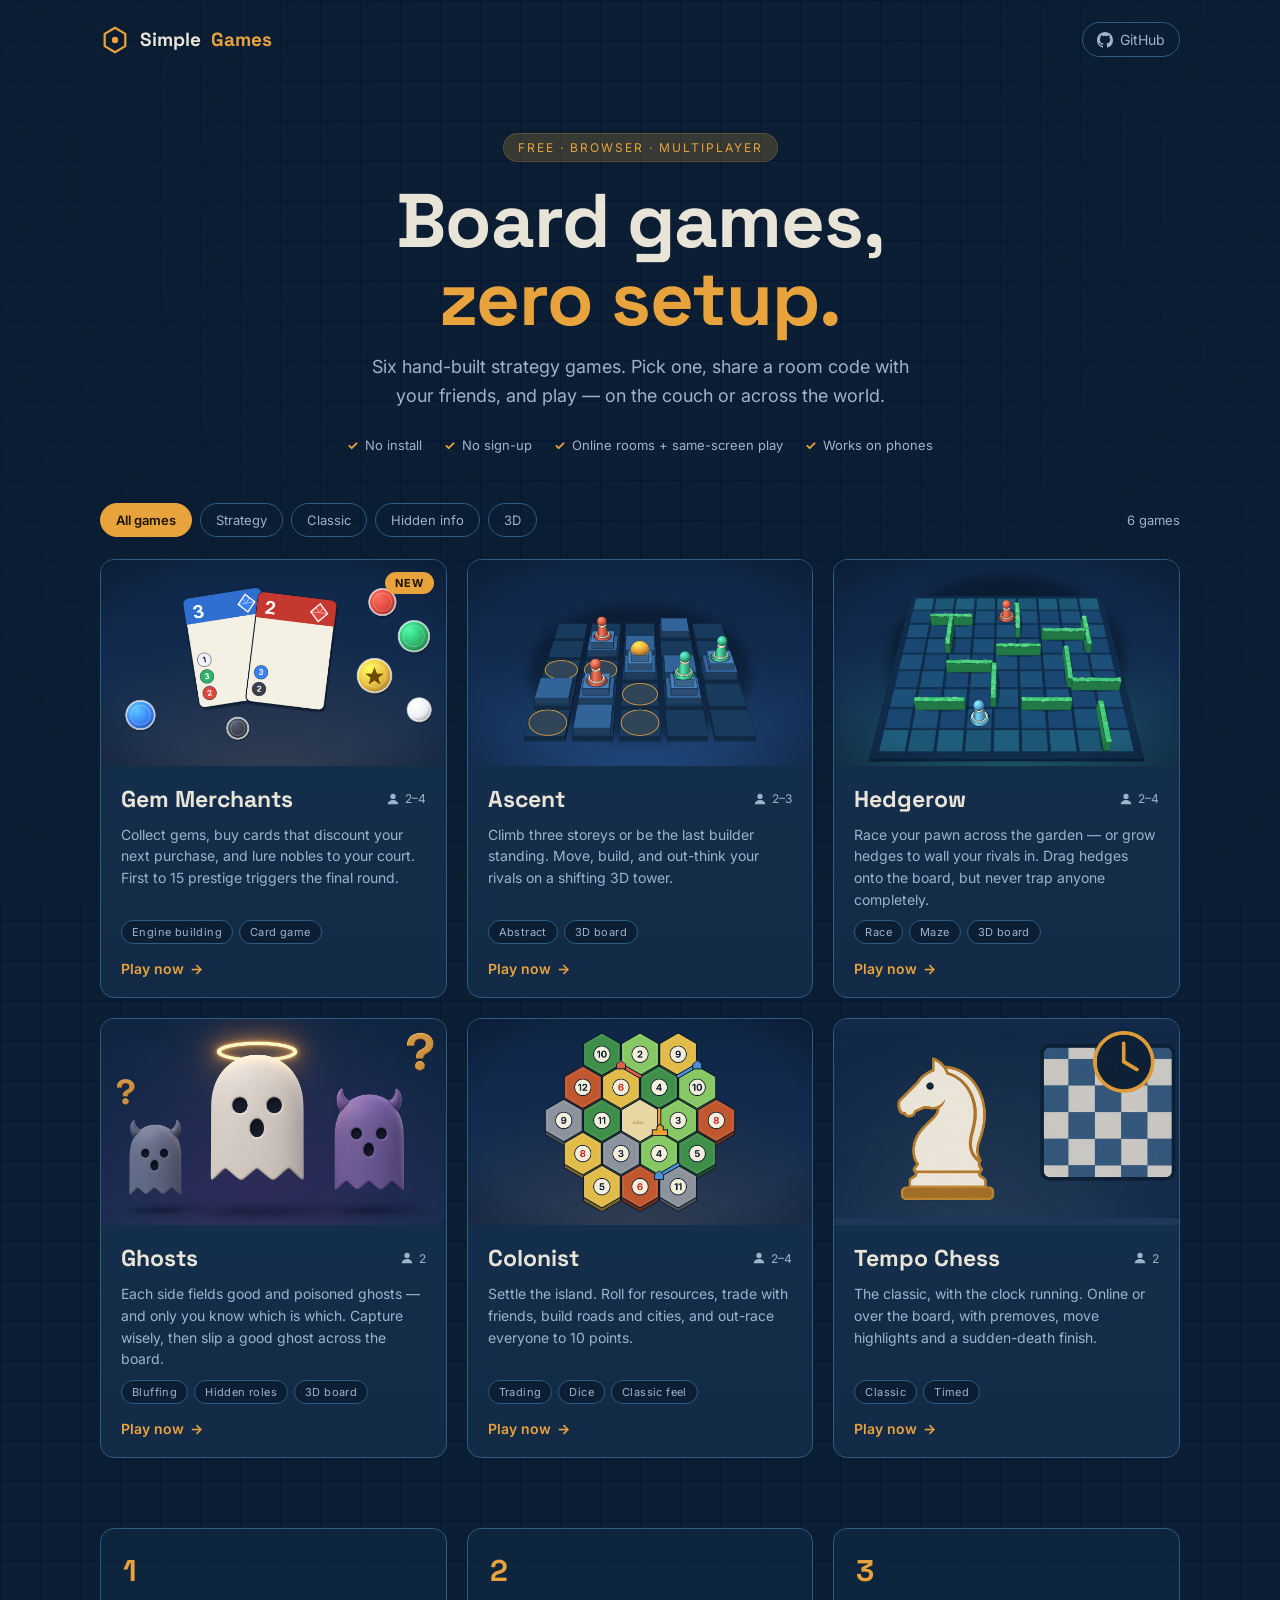
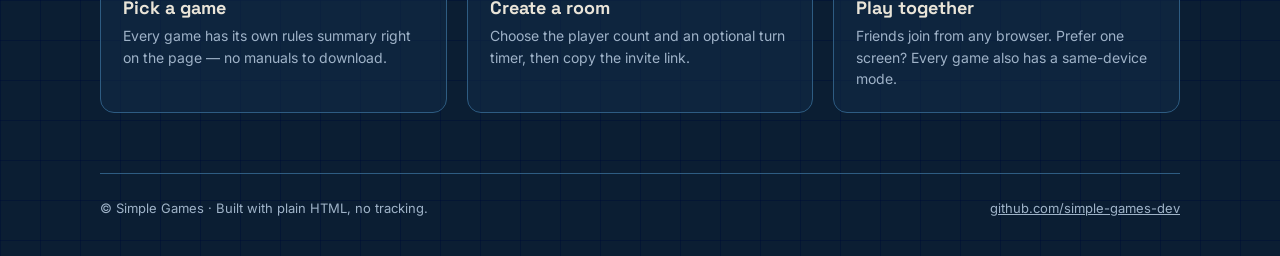
==== index.html @ b8a5d193 "Added all games" ====
<!DOCTYPE html>
<html lang="en">
<head>
<meta charset="UTF-8">
<meta name="viewport" content="width=device-width, initial-scale=1, viewport-fit=cover">
<title>Simple Games — play with friends in your browser</title>
<meta name="description" content="A small arcade of free browser board games. No installs, no sign-ups — share a room code and play.">
<link rel="icon" href="data:image/svg+xml,%3Csvg xmlns='http://www.w3.org/2000/svg' viewBox='0 0 32 32'%3E%3Crect width='32' height='32' rx='7' fill='%230B1E33'/%3E%3Cpath d='M16 6l8 5v10l-8 5-8-5V11z' fill='none' stroke='%23E8A33D' stroke-width='2.4' stroke-linejoin='round'/%3E%3Ccircle cx='16' cy='16' r='3' fill='%23E8A33D'/%3E%3C/svg%3E">
<link rel="preconnect" href="https://fonts.googleapis.com">
<link rel="preconnect" href="https://fonts.gstatic.com" crossorigin>
<link href="https://fonts.googleapis.com/css2?family=Space+Grotesk:wght@400;500;600;700&family=Inter:wght@400;500;600&display=swap" rel="stylesheet">
<style>
  :root{
    --bg-navy:#0B1E33; --bg-panel:#122A46; --grid-line:#2E5C82; --paper:#E9E4D8; --paper-dim:#9FB3C8;
    --accent:#E8A33D; --accent-soft:#E8A33D33; --radius:14px;
  }
  *{box-sizing:border-box;}
  html{scroll-behavior:smooth;}
  body{
    margin:0; min-height:100vh; color:var(--paper); font-family:'Inter',system-ui,sans-serif;
    background:
      linear-gradient(var(--grid-line) 1px, transparent 1px) 0 0/40px 40px,
      linear-gradient(90deg, var(--grid-line) 1px, transparent 1px) 0 0/40px 40px,
      var(--bg-navy);
    background-blend-mode:overlay, overlay, normal;
    padding-bottom:env(safe-area-inset-bottom,0);
  }
  body::before{ /* soft vignette so the grid fades toward the edges */
    content:''; position:fixed; inset:0; pointer-events:none;
    background:radial-gradient(ellipse at 50% 20%, transparent 30%, var(--bg-navy) 95%);
  }
  .wrap{position:relative; max-width:1120px; margin:0 auto; padding:0 20px;}
  nav{display:flex; align-items:center; justify-content:space-between; padding:22px 0;}
  .brand{display:flex; align-items:center; gap:10px; font-family:'Space Grotesk',sans-serif; font-weight:700; font-size:19px; text-decoration:none; color:var(--paper);}
  .brand svg{width:30px; height:30px;}
  .brand span{color:var(--accent);}
  .gh{color:var(--paper-dim); text-decoration:none; font-size:14px; display:flex; align-items:center; gap:7px; padding:8px 14px; border:1px solid var(--grid-line); border-radius:99px; transition:.15s;}
  .gh:hover{color:var(--paper); border-color:var(--accent);}
  .gh svg{width:16px; height:16px; fill:currentColor;}

  .hero{text-align:center; padding:54px 0 40px;}
  .hero .eyebrow{display:inline-block; font-size:12px; letter-spacing:2px; text-transform:uppercase; color:var(--accent); border:1px solid var(--accent-soft); background:var(--accent-soft); padding:6px 14px; border-radius:99px;}
  h1{font-family:'Space Grotesk',sans-serif; font-weight:700; font-size:clamp(40px,8vw,76px); line-height:1.02; margin:20px 0 16px; letter-spacing:-1px;}
  h1 em{font-style:normal; color:var(--accent);}
  .hero p{max-width:560px; margin:0 auto; color:var(--paper-dim); font-size:clamp(15px,2.2vw,18px); line-height:1.6;}
  .perks{display:flex; gap:10px 22px; justify-content:center; flex-wrap:wrap; margin-top:26px; font-size:13px; color:var(--paper-dim);}
  .perks span::before{content:'✓'; color:var(--accent); margin-right:7px; font-weight:700;}

  .toolbar{display:flex; gap:10px; flex-wrap:wrap; align-items:center; justify-content:space-between; margin:10px 0 22px;}
  .chips{display:flex; gap:8px; flex-wrap:wrap;}
  .chip{font:inherit; font-size:13px; color:var(--paper-dim); background:transparent; border:1px solid var(--grid-line); padding:8px 15px; border-radius:99px; cursor:pointer; transition:.15s;}
  .chip:hover{color:var(--paper);}
  .chip.on{background:var(--accent); border-color:var(--accent); color:#1b1200; font-weight:600;}
  .count{font-size:13px; color:var(--paper-dim);}

  .grid{display:grid; grid-template-columns:repeat(auto-fill,minmax(320px,1fr)); gap:20px;}
  .game{
    position:relative; display:flex; flex-direction:column; text-decoration:none; color:inherit;
    background:linear-gradient(180deg, #153250, var(--bg-panel)); border:1px solid var(--grid-line);
    border-radius:var(--radius); overflow:hidden; transition:transform .18s, border-color .18s, box-shadow .18s;
  }
  .game:hover,.game:focus-visible{transform:translateY(-5px); border-color:var(--accent); box-shadow:0 14px 34px rgba(0,0,0,.45), 0 0 0 1px var(--accent-soft); outline:none;}
  .art{aspect-ratio:1312/784; position:relative; overflow:hidden; background:#10294a;}
  .art img{width:100%; height:100%; object-fit:cover; display:block; transition:transform .45s;}
  .game:hover .art img{transform:scale(1.05);}
  .art img.fit{object-fit:contain; background:linear-gradient(#13294a,#1f3759);}
  .body{padding:18px 20px 20px; display:flex; flex-direction:column; gap:10px; flex:1;}
  .title-row{display:flex; align-items:center; justify-content:space-between; gap:10px;}
  .game h2{font-family:'Space Grotesk',sans-serif; font-size:23px; margin:0;}
  .players{font-size:12px; color:var(--paper-dim); white-space:nowrap; display:flex; align-items:center; gap:5px;}
  .players svg{width:14px; height:14px; fill:currentColor;}
  .game p{margin:0; color:var(--paper-dim); font-size:14px; line-height:1.55; flex:1;}
  .tags{display:flex; gap:6px; flex-wrap:wrap;}
  .tag{font-size:11px; letter-spacing:.4px; padding:4px 10px; border-radius:99px; background:#0B1E33; border:1px solid var(--grid-line); color:var(--paper-dim);}
  .play{display:flex; align-items:center; justify-content:space-between; margin-top:6px; font-weight:600; font-size:14px; color:var(--accent);}
  .play span{display:inline-flex; align-items:center; gap:6px; transition:gap .15s;}
  .game:hover .play span{gap:11px;}
  .badge-new{position:absolute; top:12px; right:12px; background:var(--accent); color:#1b1200; font-size:11px; font-weight:700; letter-spacing:1px; padding:4px 10px; border-radius:99px; z-index:2;}
  .game.hide{display:none;}

  .how{margin:70px 0 10px; display:grid; grid-template-columns:repeat(auto-fit,minmax(240px,1fr)); gap:20px;}
  .how div{padding:22px; border:1px solid var(--grid-line); border-radius:var(--radius); background:rgba(18,42,70,.6);}
  .how b{display:block; font-family:'Space Grotesk',sans-serif; font-size:30px; color:var(--accent); margin-bottom:6px;}
  .how h3{margin:0 0 6px; font-family:'Space Grotesk',sans-serif; font-size:18px;}
  .how p{margin:0; font-size:14px; line-height:1.55; color:var(--paper-dim);}
  footer{margin-top:60px; padding:26px 0 40px; border-top:1px solid var(--grid-line); display:flex; justify-content:space-between; flex-wrap:wrap; gap:10px; color:var(--paper-dim); font-size:13px;}
  footer a{color:var(--paper-dim);} footer a:hover{color:var(--accent);}
  @media (max-width:420px){ .grid{grid-template-columns:1fr;} }
  @media (prefers-reduced-motion:reduce){ *{transition:none!important;} }
</style>
</head>
<body>
<div class="wrap">
  <nav>
    <a class="brand" href="./">
      <svg viewBox="0 0 32 32" aria-hidden="true"><path d="M16 3l11 6.5v13L16 29 5 22.5v-13z" fill="none" stroke="#E8A33D" stroke-width="2.4" stroke-linejoin="round"/><circle cx="16" cy="16" r="3.4" fill="#E8A33D"/></svg>
      Simple<span>Games</span>
    </a>
    <a class="gh" href="https://github.com/simple-games-dev" target="_blank" rel="noopener">
      <svg viewBox="0 0 16 16" aria-hidden="true"><path d="M8 0C3.58 0 0 3.58 0 8c0 3.54 2.29 6.53 5.47 7.59.4.07.55-.17.55-.38 0-.19-.01-.82-.01-1.49-2.01.37-2.53-.49-2.69-.94-.09-.23-.48-.94-.82-1.13-.28-.15-.68-.52-.01-.53.63-.01 1.08.58 1.23.82.72 1.21 1.87.87 2.33.66.07-.52.28-.87.51-1.07-1.78-.2-3.64-.89-3.64-3.95 0-.87.31-1.59.82-2.15-.08-.2-.36-1.02.08-2.12 0 0 .67-.21 2.2.82a7.6 7.6 0 0 1 4 0c1.53-1.04 2.2-.82 2.2-.82.44 1.1.16 1.92.08 2.12.51.56.82 1.27.82 2.15 0 3.07-1.87 3.75-3.65 3.95.29.25.54.73.54 1.48 0 1.07-.01 1.93-.01 2.2 0 .21.15.46.55.38A8.01 8.01 0 0 0 16 8c0-4.42-3.58-8-8-8z"/></svg>
      GitHub
    </a>
  </nav>

  <header class="hero">
    <span class="eyebrow">Free · Browser · Multiplayer</span>
    <h1>Board games,<br><em>zero setup.</em></h1>
    <p>Six hand-built strategy games. Pick one, share a room code with your friends, and play — on the couch or across the world.</p>
    <div class="perks"><span>No install</span><span>No sign-up</span><span>Online rooms + same-screen play</span><span>Works on phones</span></div>
  </header>

  <div class="toolbar">
    <div class="chips" id="chips" role="tablist" aria-label="Filter games">
      <button class="chip on" data-f="all">All games</button>
      <button class="chip" data-f="strategy">Strategy</button>
      <button class="chip" data-f="classic">Classic</button>
      <button class="chip" data-f="hidden">Hidden info</button>
      <button class="chip" data-f="3d">3D</button>
    </div>
    <div class="count" id="count">6 games</div>
  </div>

  <main class="grid" id="grid">

    <!-- Merchants -->
    <a class="game" href="games/merchants/" data-t="strategy" data-name="Gem Merchants">
      <span class="badge-new">NEW</span>
      <div class="art"><img src="images/merchants.jpg" alt="Gem Merchants cards and gems" width="1312" height="784" loading="lazy"></div>
      <div class="body">
        <div class="title-row"><h2>Gem Merchants</h2><span class="players"><svg viewBox="0 0 16 16"><circle cx="8" cy="5" r="3"/><path d="M2 14c0-3 3-5 6-5s6 2 6 5z"/></svg>2–4</span></div>
        <p>Collect gems, buy cards that discount your next purchase, and lure nobles to your court. First to 15 prestige triggers the final round.</p>
        <div class="tags"><span class="tag">Engine building</span><span class="tag">Card game</span></div>
        <div class="play"><span>Play now <b>→</b></span></div>
      </div>
    </a>

    <!-- Ascent -->
    <a class="game" href="games/ascent/" data-t="strategy 3d" data-name="Ascent">
      <div class="art"><img src="images/ascent.jpg" alt="Ascent tower board" width="1312" height="784" loading="lazy"></div>
      <div class="body">
        <div class="title-row"><h2>Ascent</h2><span class="players"><svg viewBox="0 0 16 16"><circle cx="8" cy="5" r="3"/><path d="M2 14c0-3 3-5 6-5s6 2 6 5z"/></svg>2–3</span></div>
        <p>Climb three storeys or be the last builder standing. Move, build, and out-think your rivals on a shifting 3D tower.</p>
        <div class="tags"><span class="tag">Abstract</span><span class="tag">3D board</span></div>
        <div class="play"><span>Play now <b>→</b></span></div>
      </div>
    </a>

    <!-- Hedgerow -->
    <a class="game" href="games/hedgerow/" data-t="strategy 3d" data-name="Hedgerow">
      <div class="art"><img src="images/hedgerow.jpg" alt="Hedgerow board with hedges" width="1312" height="784" loading="lazy"></div>
      <div class="body">
        <div class="title-row"><h2>Hedgerow</h2><span class="players"><svg viewBox="0 0 16 16"><circle cx="8" cy="5" r="3"/><path d="M2 14c0-3 3-5 6-5s6 2 6 5z"/></svg>2–4</span></div>
        <p>Race your pawn across the garden — or grow hedges to wall your rivals in. Drag hedges onto the board, but never trap anyone completely.</p>
        <div class="tags"><span class="tag">Race</span><span class="tag">Maze</span><span class="tag">3D board</span></div>
        <div class="play"><span>Play now <b>→</b></span></div>
      </div>
    </a>

    <!-- Ghosts -->
    <a class="game" href="games/ghosts/" data-t="strategy hidden 3d" data-name="Ghosts">
      <div class="art"><img src="images/ghosts.jpg" alt="Ghosts" width="1312" height="784" loading="lazy"></div>
      <div class="body">
        <div class="title-row"><h2>Ghosts</h2><span class="players"><svg viewBox="0 0 16 16"><circle cx="8" cy="5" r="3"/><path d="M2 14c0-3 3-5 6-5s6 2 6 5z"/></svg>2</span></div>
        <p>Each side fields good and poisoned ghosts — and only you know which is which. Capture wisely, then slip a good ghost across the board.</p>
        <div class="tags"><span class="tag">Bluffing</span><span class="tag">Hidden roles</span><span class="tag">3D board</span></div>
        <div class="play"><span>Play now <b>→</b></span></div>
      </div>
    </a>

    <!-- Colonist -->
    <a class="game" href="games/colonist/" data-t="strategy" data-name="Colonist">
      <div class="art"><img src="images/colonist.jpg" alt="Colonist hex board" width="1312" height="784" loading="lazy"></div>
      <div class="body">
        <div class="title-row"><h2>Colonist</h2><span class="players"><svg viewBox="0 0 16 16"><circle cx="8" cy="5" r="3"/><path d="M2 14c0-3 3-5 6-5s6 2 6 5z"/></svg>2–4</span></div>
        <p>Settle the island. Roll for resources, trade with friends, build roads and cities, and out-race everyone to 10 points.</p>
        <div class="tags"><span class="tag">Trading</span><span class="tag">Dice</span><span class="tag">Classic feel</span></div>
        <div class="play"><span>Play now <b>→</b></span></div>
      </div>
    </a>

    <!-- Chess -->
    <a class="game" href="games/chess/" data-t="classic strategy" data-name="Tempo Chess">
      <div class="art"><img class="fit" src="images/chess.jpg" alt="Tempo Chess knight and clock" width="1312" height="784" loading="lazy"></div>
      <div class="body">
        <div class="title-row"><h2>Tempo Chess</h2><span class="players"><svg viewBox="0 0 16 16"><circle cx="8" cy="5" r="3"/><path d="M2 14c0-3 3-5 6-5s6 2 6 5z"/></svg>2</span></div>
        <p>The classic, with the clock running. Online or over the board, with premoves, move highlights and a sudden-death finish.</p>
        <div class="tags"><span class="tag">Classic</span><span class="tag">Timed</span></div>
        <div class="play"><span>Play now <b>→</b></span></div>
      </div>
    </a>

  </main>

  <section class="how" aria-label="How it works">
    <div><b>1</b><h3>Pick a game</h3><p>Every game has its own rules summary right on the page — no manuals to download.</p></div>
    <div><b>2</b><h3>Create a room</h3><p>Choose the player count and an optional turn timer, then copy the invite link.</p></div>
    <div><b>3</b><h3>Play together</h3><p>Friends join from any browser. Prefer one screen? Every game also has a same-device mode.</p></div>
  </section>

  <footer>
    <span>© Simple Games · Built with plain HTML, no tracking.</span>
    <span><a href="https://github.com/simple-games-dev" target="_blank" rel="noopener">github.com/simple-games-dev</a></span>
  </footer>
</div>

<script>
(function(){
  const chips = document.getElementById('chips'), cards = [...document.querySelectorAll('.game')], count = document.getElementById('count');
  chips.addEventListener('click', e=>{
    const b = e.target.closest('.chip'); if(!b) return;
    chips.querySelectorAll('.chip').forEach(c=>c.classList.toggle('on', c===b));
    const f = b.dataset.f; let n = 0;
    cards.forEach(c=>{ const show = f==='all' || c.dataset.t.split(' ').includes(f); c.classList.toggle('hide', !show); if(show) n++; });
    count.textContent = n + (n===1 ? ' game' : ' games');
  });
})();
</script>
</body>
</html>
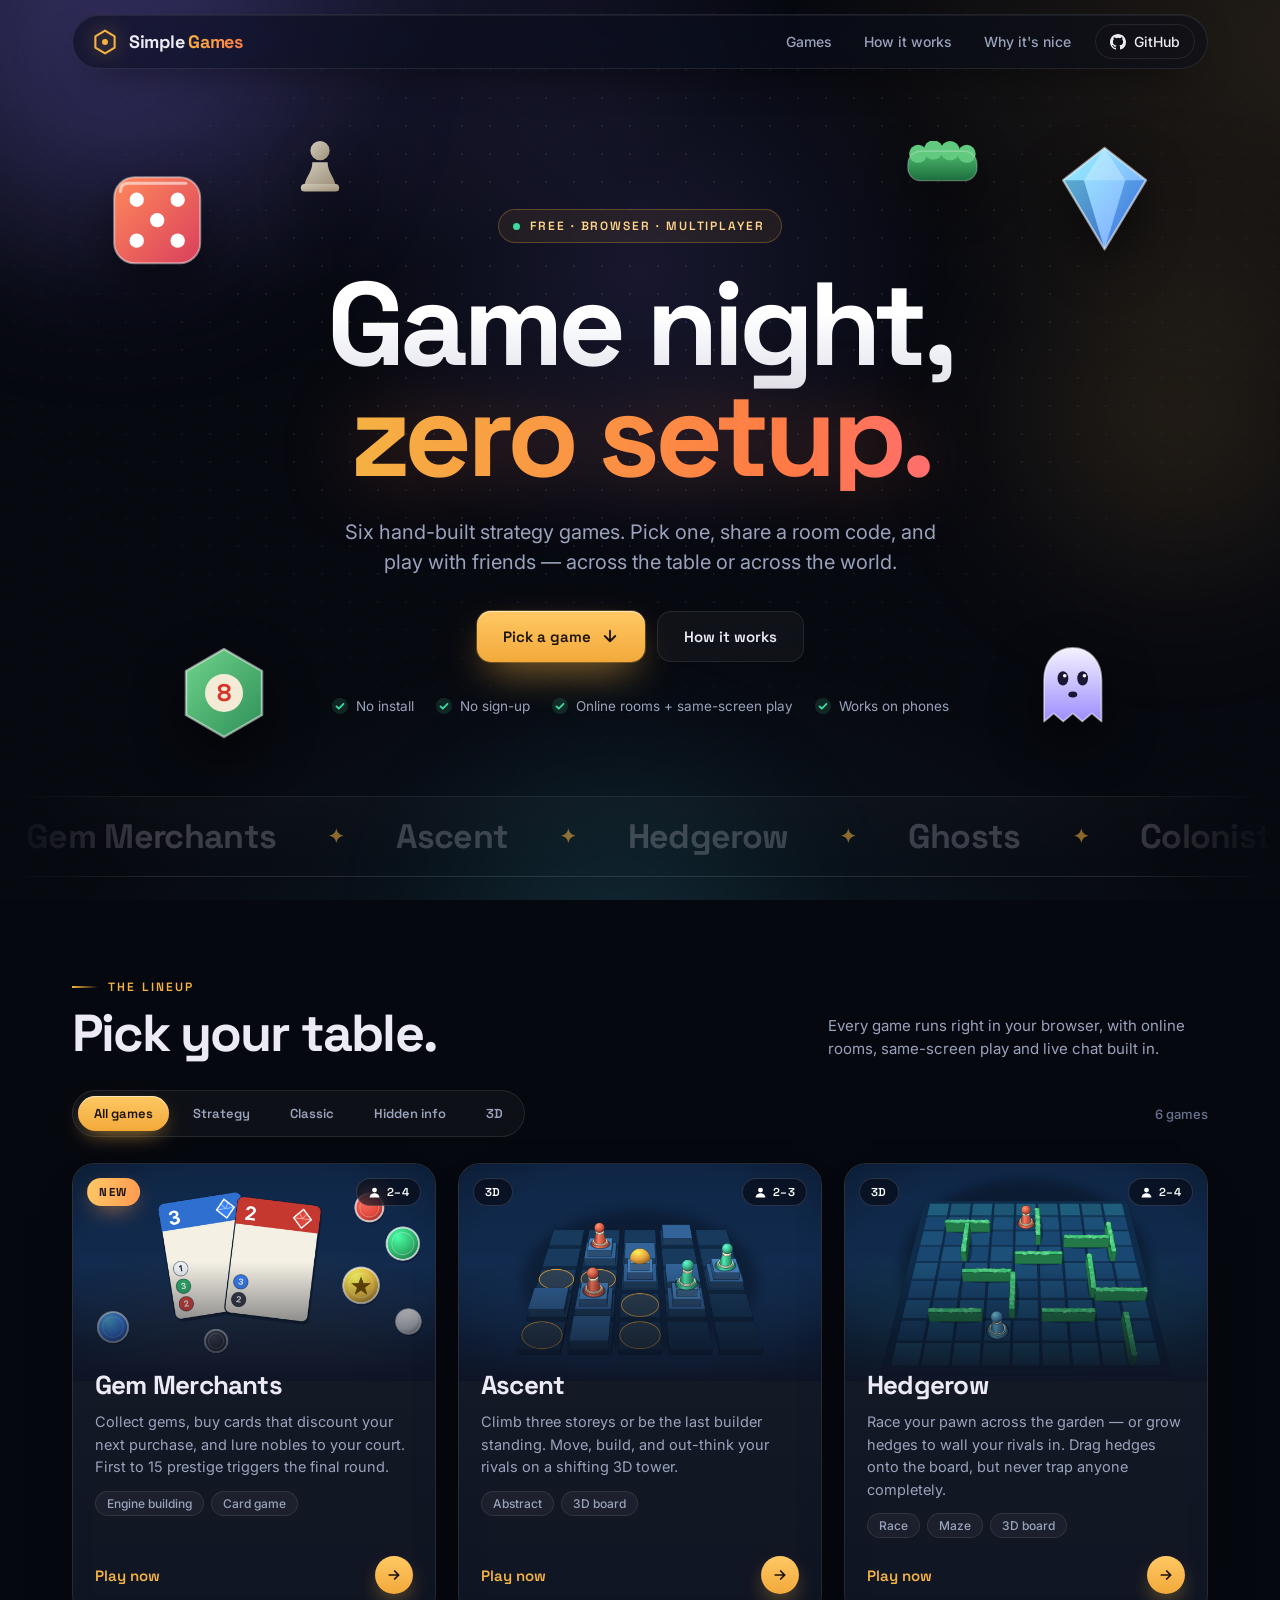
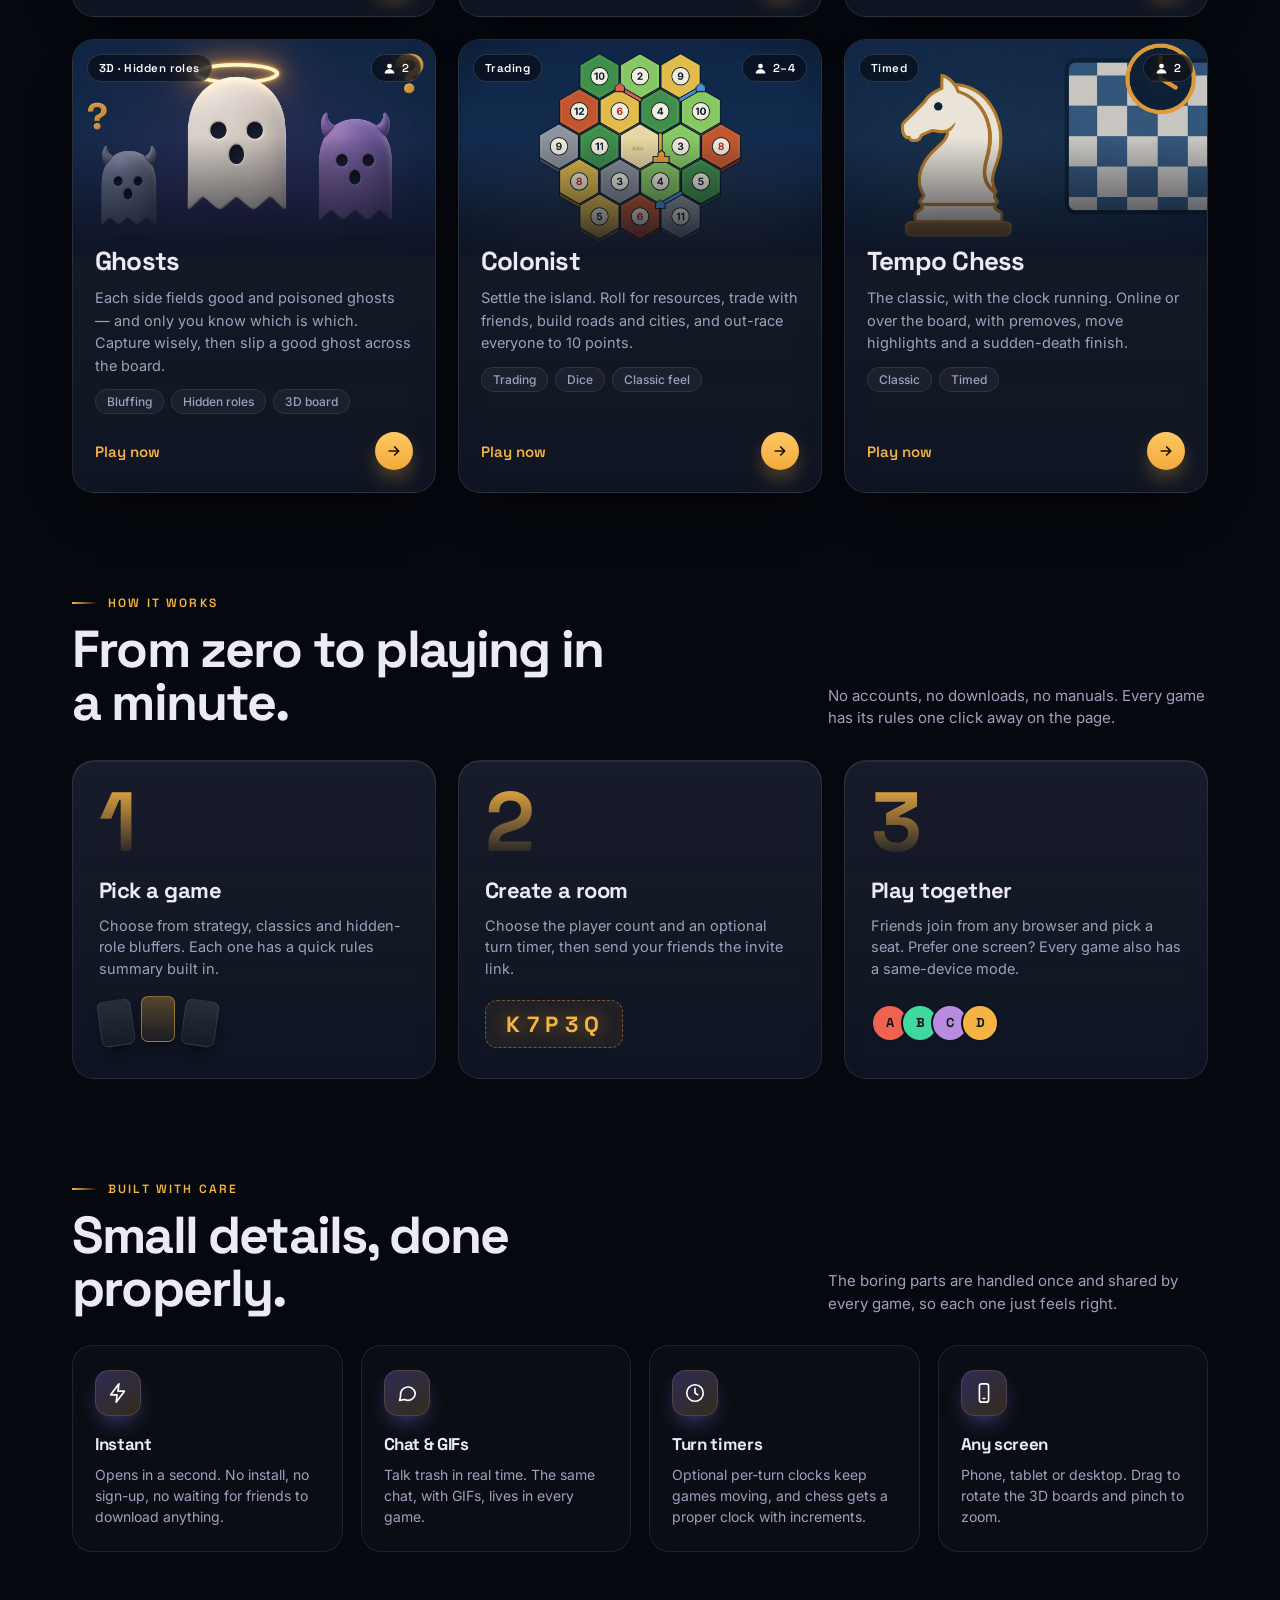
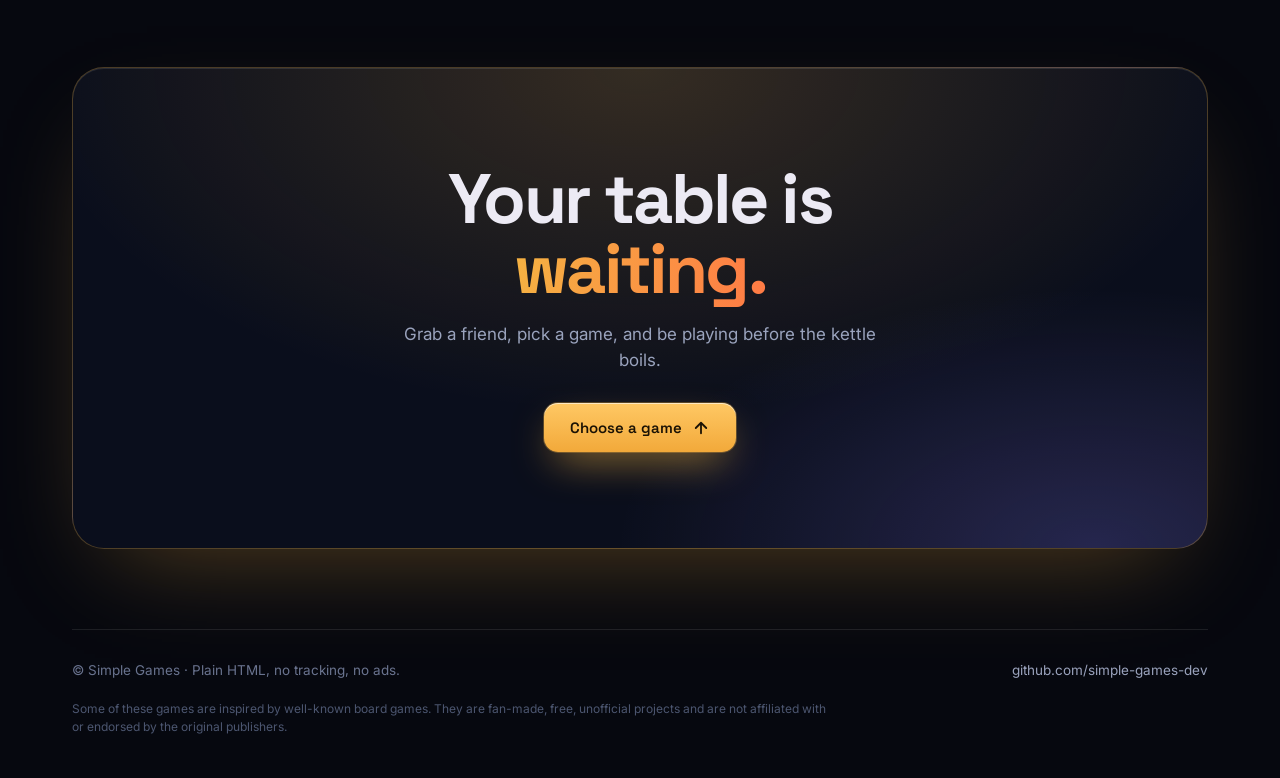
==== commit b8176c3c: "added bots, reactions, redesigned the games" ====
--- a/index.html
+++ b/index.html
@@ -3,217 +3,520 @@
 <head>
 <meta charset="UTF-8">
 <meta name="viewport" content="width=device-width, initial-scale=1, viewport-fit=cover">
-<title>Simple Games — play with friends in your browser</title>
-<meta name="description" content="A small arcade of free browser board games. No installs, no sign-ups — share a room code and play.">
-<link rel="icon" href="data:image/svg+xml,%3Csvg xmlns='http://www.w3.org/2000/svg' viewBox='0 0 32 32'%3E%3Crect width='32' height='32' rx='7' fill='%230B1E33'/%3E%3Cpath d='M16 6l8 5v10l-8 5-8-5V11z' fill='none' stroke='%23E8A33D' stroke-width='2.4' stroke-linejoin='round'/%3E%3Ccircle cx='16' cy='16' r='3' fill='%23E8A33D'/%3E%3C/svg%3E">
+<title>Simple Games — board games, zero setup</title>
+<meta name="description" content="Six hand-built strategy games you can play in the browser with friends. No install, no sign-up.">
+<meta name="theme-color" content="#06080F">
+<link rel="icon" href="data:image/svg+xml,%3Csvg xmlns='http://www.w3.org/2000/svg' viewBox='0 0 32 32'%3E%3Crect width='32' height='32' rx='8' fill='%2306080F'/%3E%3Cpath d='M16 5l9 5.2v10.6L16 26l-9-5.2V10.2z' fill='none' stroke='%23F5B342' stroke-width='2.4' stroke-linejoin='round'/%3E%3Ccircle cx='16' cy='15.5' r='3' fill='%23F5B342'/%3E%3C/svg%3E">
+<link rel="manifest" href="manifest.webmanifest">
+<link rel="apple-touch-icon" href="images/icon-192.png">
+<meta name="theme-color" content="#06080F">
 <link rel="preconnect" href="https://fonts.googleapis.com">
 <link rel="preconnect" href="https://fonts.gstatic.com" crossorigin>
 <link href="https://fonts.googleapis.com/css2?family=Space+Grotesk:wght@400;500;600;700&family=Inter:wght@400;500;600&display=swap" rel="stylesheet">
 <style>
   :root{
-    --bg-navy:#0B1E33; --bg-panel:#122A46; --grid-line:#2E5C82; --paper:#E9E4D8; --paper-dim:#9FB3C8;
-    --accent:#E8A33D; --accent-soft:#E8A33D33; --radius:14px;
+    --bg:#06080F; --ink:#ECEAF4; --dim:#9AA3BD; --mute:#69738F;
+    --amber:#F5B342; --amber2:#FF7A45; --violet:#8B7CFF; --cyan:#46D2F0; --mint:#3FD9A0;
+    --hair:rgba(255,255,255,.09); --glass:rgba(16,23,41,.62);
+    --ease:cubic-bezier(.2,.8,.2,1);
+    --mx:50vw; --my:30vh;
   }
   *{box-sizing:border-box;}
-  html{scroll-behavior:smooth;}
+  html{scroll-behavior:smooth; -webkit-text-size-adjust:100%;}
   body{
-    margin:0; min-height:100vh; color:var(--paper); font-family:'Inter',system-ui,sans-serif;
+    margin:0; background:var(--bg); color:var(--ink); font-family:'Inter',system-ui,sans-serif; -webkit-font-smoothing:antialiased;
+    overflow-x:hidden; line-height:1.5;
+  }
+  ::selection{background:rgba(245,179,66,.35); color:#fff;}
+  a{color:inherit;}
+  img{max-width:100%;}
+  h1,h2,h3{font-family:'Space Grotesk',sans-serif; margin:0;}
+
+  /* ---------- ambient background ---------- */
+  .bg{position:fixed; inset:0; z-index:-3; overflow:hidden; pointer-events:none;
     background:
-      linear-gradient(var(--grid-line) 1px, transparent 1px) 0 0/40px 40px,
-      linear-gradient(90deg, var(--grid-line) 1px, transparent 1px) 0 0/40px 40px,
-      var(--bg-navy);
-    background-blend-mode:overlay, overlay, normal;
-    padding-bottom:env(safe-area-inset-bottom,0);
+      radial-gradient(1100px 640px at 10% -10%, rgba(139,124,255,.22), transparent 62%),
+      radial-gradient(900px 560px at 105% 5%, rgba(245,179,66,.12), transparent 62%),
+      radial-gradient(1000px 700px at 50% 120%, rgba(70,210,240,.10), transparent 62%), var(--bg);}
+  .bg::before{content:""; position:absolute; inset:0;
+    background-image:radial-gradient(rgba(255,255,255,.08) 1px, transparent 1.4px); background-size:28px 28px;
+    -webkit-mask-image:radial-gradient(ellipse 85% 75% at 50% 35%, #000 20%, transparent 80%); mask-image:radial-gradient(ellipse 85% 75% at 50% 35%, #000 20%, transparent 80%);}
+  .orb{position:absolute; border-radius:50%; filter:blur(70px); opacity:.5; will-change:transform;}
+  .orb.a{width:46vmax; height:46vmax; left:-14vmax; top:-18vmax; background:radial-gradient(circle, rgba(139,124,255,.5), transparent 65%); animation:float1 26s ease-in-out infinite alternate;}
+  .orb.b{width:40vmax; height:40vmax; right:-12vmax; top:12vmax; background:radial-gradient(circle, rgba(245,179,66,.32), transparent 65%); animation:float2 32s ease-in-out infinite alternate;}
+  .orb.c{width:36vmax; height:36vmax; left:30vw; bottom:-20vmax; background:radial-gradient(circle, rgba(70,210,240,.28), transparent 65%); animation:float1 38s ease-in-out infinite alternate-reverse;}
+  @keyframes float1{from{transform:translate3d(0,0,0) scale(1);} to{transform:translate3d(8vmax,6vmax,0) scale(1.15);}}
+  @keyframes float2{from{transform:translate3d(0,0,0) scale(1);} to{transform:translate3d(-9vmax,5vmax,0) scale(.9);}}
+  .noise{position:fixed; inset:0; z-index:-2; pointer-events:none; opacity:.05; mix-blend-mode:overlay;
+    background-image:url("data:image/svg+xml,%3Csvg xmlns='http://www.w3.org/2000/svg' width='160' height='160'%3E%3Cfilter id='n'%3E%3CfeTurbulence type='fractalNoise' baseFrequency='.9' numOctaves='2' stitchTiles='stitch'/%3E%3C/filter%3E%3Crect width='100%25' height='100%25' filter='url(%23n)'/%3E%3C/svg%3E");}
+  .spot{position:fixed; inset:0; z-index:-1; pointer-events:none;
+    background:radial-gradient(520px circle at var(--mx) var(--my), rgba(139,124,255,.13), transparent 60%);}
+
+  .wrap{width:100%; max-width:1180px; margin:0 auto; padding:0 22px;}
+
+  /* ---------- nav ---------- */
+  .nav{position:sticky; top:14px; z-index:40; margin:14px auto 0; width:min(1136px, calc(100% - 28px));
+    display:flex; align-items:center; justify-content:space-between; padding:9px 12px 9px 18px; border-radius:999px;
+    background:rgba(10,14,26,.6); border:1px solid var(--hair); -webkit-backdrop-filter:blur(18px) saturate(1.4); backdrop-filter:blur(18px) saturate(1.4);
+    box-shadow:0 14px 40px -18px rgba(0,0,0,.8), inset 0 1px 0 rgba(255,255,255,.06);}
+  .brand{display:flex; align-items:center; gap:10px; text-decoration:none; font:700 18px 'Space Grotesk',sans-serif; letter-spacing:-.3px;}
+  .brand svg{width:28px; height:28px; filter:drop-shadow(0 0 10px rgba(245,179,66,.6));}
+  .brand span{background:linear-gradient(100deg,var(--amber),var(--amber2)); -webkit-background-clip:text; background-clip:text; color:transparent; margin-left:-6px;}
+  .nav-links{display:flex; align-items:center; gap:4px;}
+  .nav-links a{font:500 14px 'Inter',sans-serif; color:var(--dim); text-decoration:none; padding:8px 14px; border-radius:99px; transition:color .2s, background .2s;}
+  .nav-links a:hover{color:#fff; background:rgba(255,255,255,.06);}
+  .nav-links a.gh{display:inline-flex; align-items:center; gap:8px; border:1px solid var(--hair); margin-left:6px; color:var(--ink);}
+  .nav-links a.gh svg{width:16px; height:16px; fill:currentColor;}
+
+  /* ---------- hero ---------- */
+  .hero{position:relative; text-align:center; padding:clamp(70px,11vw,140px) 0 clamp(40px,6vw,70px);}
+  .eyebrow{display:inline-flex; align-items:center; gap:10px; font:600 12px 'Space Grotesk',sans-serif; letter-spacing:.16em; text-transform:uppercase; color:#FFD58A;
+    padding:8px 16px 8px 14px; border-radius:99px; background:rgba(245,179,66,.08); border:1px solid rgba(245,179,66,.28); -webkit-backdrop-filter:blur(8px); backdrop-filter:blur(8px);}
+  .eyebrow i{width:7px; height:7px; border-radius:50%; background:var(--mint); box-shadow:0 0 0 0 rgba(63,217,160,.6); animation:ping 2s ease-out infinite;}
+  @keyframes ping{0%{box-shadow:0 0 0 0 rgba(63,217,160,.6);} 80%,100%{box-shadow:0 0 0 10px rgba(63,217,160,0);}}
+  .hero h1{font-weight:700; font-size:clamp(46px,9.4vw,118px); line-height:.94; letter-spacing:-.045em; margin:26px auto 0; max-width:12ch;
+    background:linear-gradient(180deg,#fff 20%,#B9BDD6 100%); -webkit-background-clip:text; background-clip:text; color:transparent;}
+  .hero h1 em{font-style:normal; display:inline-block; background:linear-gradient(100deg,var(--amber) 0%,var(--amber2) 35%,#FF5FA2 60%,var(--violet) 100%); background-size:220% 100%;
+    -webkit-background-clip:text; background-clip:text; color:transparent; animation:shimmer 7s ease-in-out infinite alternate; filter:drop-shadow(0 0 38px rgba(255,122,69,.28));}
+  @keyframes shimmer{from{background-position:0% 50%;} to{background-position:100% 50%;}}
+  .hero p.lead{font-size:clamp(16px,2vw,20px); color:var(--dim); max-width:620px; margin:26px auto 0;}
+  .cta{display:flex; gap:12px; justify-content:center; flex-wrap:wrap; margin-top:34px;}
+  .btn{font:600 15px 'Space Grotesk',sans-serif; text-decoration:none; padding:15px 26px; border-radius:14px; display:inline-flex; align-items:center; gap:10px;
+    transition:transform .2s var(--ease), box-shadow .25s, background .25s, border-color .25s; position:relative;}
+  .btn svg{width:18px; height:18px; transition:transform .25s var(--ease);}
+  .btn.primary{color:#1b1204; background:linear-gradient(180deg,#FFC864,#F2A93A); box-shadow:inset 0 1px 0 rgba(255,255,255,.6), 0 16px 40px -12px rgba(245,179,66,.75), 0 0 0 1px rgba(245,179,66,.3);}
+  .btn.primary:hover{transform:translateY(-2px); box-shadow:inset 0 1px 0 rgba(255,255,255,.7), 0 22px 50px -12px rgba(245,179,66,.95), 0 0 0 1px rgba(245,179,66,.5);}
+  .btn.primary:hover svg{transform:translateY(3px);}
+  .btn.ghost{color:var(--ink); background:rgba(255,255,255,.04); border:1px solid var(--hair); -webkit-backdrop-filter:blur(8px); backdrop-filter:blur(8px);}
+  .btn.ghost:hover{transform:translateY(-2px); background:rgba(255,255,255,.08); border-color:rgba(255,255,255,.2);}
+  .perks{display:flex; justify-content:center; flex-wrap:wrap; gap:8px 22px; margin-top:34px; font-size:13.5px; color:var(--dim);}
+  .perks span{display:inline-flex; align-items:center; gap:8px;}
+  .perks span::before{content:""; width:16px; height:16px; border-radius:50%; background:rgba(63,217,160,.14) url("data:image/svg+xml,%3Csvg xmlns='http://www.w3.org/2000/svg' viewBox='0 0 16 16'%3E%3Cpath d='M4.5 8.4l2.3 2.3 4.7-4.9' fill='none' stroke='%233FD9A0' stroke-width='1.8' stroke-linecap='round' stroke-linejoin='round'/%3E%3C/svg%3E") center/cover;}
+
+  /* floating pieces */
+  .pieces{position:absolute; inset:0; pointer-events:none;}
+  .pc{position:absolute; will-change:transform; transition:transform .25s linear;}
+  .pc > svg{display:block; width:100%; height:auto; animation:bob 7s ease-in-out infinite; filter:drop-shadow(0 18px 24px rgba(0,0,0,.55));}
+  .pc:nth-child(2) > svg{animation-duration:9s; animation-delay:-2s;}
+  .pc:nth-child(3) > svg{animation-duration:8s; animation-delay:-4s;}
+  .pc:nth-child(4) > svg{animation-duration:10s; animation-delay:-1s;}
+  .pc:nth-child(5) > svg{animation-duration:7.5s; animation-delay:-3s;}
+  .pc:nth-child(6) > svg{animation-duration:9.5s; animation-delay:-5s;}
+  @keyframes bob{0%,100%{transform:translateY(0) rotate(var(--r,0deg));} 50%{transform:translateY(-16px) rotate(calc(var(--r,0deg) + 4deg));}}
+  .p-die{left:3%; top:14%; width:clamp(64px,8vw,104px); --r:-14deg;}
+  .p-gem{right:4%; top:10%; width:clamp(70px,9vw,118px); --r:10deg;}
+  .p-hex{left:9%; bottom:6%; width:clamp(62px,8vw,100px); --r:8deg;}
+  .p-ghost{right:8%; bottom:8%; width:clamp(58px,7vw,92px); --r:-6deg;}
+  .p-pawn{left:19%; top:9%; width:clamp(40px,5vw,64px); --r:6deg; opacity:.85;}
+  .p-hedge{right:20%; top:10%; width:clamp(54px,6vw,84px); --r:-8deg; opacity:.9;}
+
+  /* ---------- marquee ---------- */
+  .marquee{position:relative; margin:10px 0 0; padding:18px 0; border-block:1px solid var(--hair); background:linear-gradient(180deg,rgba(255,255,255,.025),transparent); overflow:hidden;
+    -webkit-mask-image:linear-gradient(90deg,transparent,#000 12%,#000 88%,transparent); mask-image:linear-gradient(90deg,transparent,#000 12%,#000 88%,transparent);}
+  .track{display:flex; width:max-content; animation:slide 38s linear infinite;}
+  .marquee:hover .track{animation-play-state:paused;}
+  .track span{font:700 clamp(22px,3.2vw,34px) 'Space Grotesk',sans-serif; letter-spacing:-.02em; color:rgba(236,234,244,.22); padding:0 26px; white-space:nowrap; display:inline-flex; align-items:center; gap:52px; transition:color .3s;}
+  .track span:hover{color:var(--amber);}
+  .track span::after{content:"✦"; font-size:.55em; color:rgba(245,179,66,.55);}
+  @keyframes slide{to{transform:translateX(-50%);}}
+
+  /* ---------- section heads ---------- */
+  .rec-grid{display:grid; grid-template-columns:repeat(auto-fit,minmax(170px,1fr)); gap:12px;}
+  .rec{padding:16px 18px; border-radius:18px; background:var(--panel-glass, rgba(20,24,40,.6)); border:1px solid rgba(255,255,255,.09); backdrop-filter:blur(12px);}
+  .rec b{display:block; font-family:'Space Grotesk',sans-serif; font-size:34px; line-height:1; letter-spacing:-.03em; background:linear-gradient(120deg,#FFD27A,#FF7A45); -webkit-background-clip:text; background-clip:text; color:transparent;}
+  .rec span{display:block; margin-top:6px; font-size:12px; color:var(--dim); text-transform:uppercase; letter-spacing:.08em;}
+  .rec small{display:block; margin-top:8px; font-size:12px; color:var(--dim);}
+  .rec[hidden]{display:none;}
+  .sec{padding:clamp(60px,8vw,110px) 0 0;}
+  .sec-head{display:flex; align-items:flex-end; justify-content:space-between; gap:20px; flex-wrap:wrap; margin-bottom:30px;}
+  .kicker{font:600 12px 'Space Grotesk',sans-serif; letter-spacing:.18em; text-transform:uppercase; color:var(--amber); display:flex; align-items:center; gap:10px; margin-bottom:12px;}
+  .kicker::before{content:""; width:26px; height:2px; background:linear-gradient(90deg,var(--amber),transparent);}
+  .sec-head h2{font-size:clamp(30px,4.6vw,52px); letter-spacing:-.035em; line-height:1.02; max-width:16ch;}
+  .sec-head p{color:var(--dim); max-width:380px; margin:0; font-size:15px;}
+
+  /* filters */
+  .toolbar{display:flex; align-items:center; justify-content:space-between; gap:14px; flex-wrap:wrap; margin-bottom:26px;}
+  .chips{display:flex; gap:8px; flex-wrap:wrap; padding:5px; border-radius:99px; background:rgba(255,255,255,.035); border:1px solid var(--hair);}
+  .chip{font:600 13px 'Space Grotesk',sans-serif; color:var(--dim); background:transparent; border:none; padding:9px 16px; border-radius:99px; cursor:pointer; transition:color .2s, background .25s, box-shadow .25s;}
+  .chip:hover{color:#fff;}
+  .chip.on{color:#1b1204; background:linear-gradient(180deg,#FFC864,#F2A93A); box-shadow:0 8px 22px -8px rgba(245,179,66,.8), inset 0 1px 0 rgba(255,255,255,.55);}
+  .count{font:500 13px 'Inter',sans-serif; color:var(--mute);}
+
+  /* ---------- game cards ---------- */
+  .grid{display:grid; grid-template-columns:repeat(3,minmax(0,1fr)); gap:22px; perspective:1400px;}
+  .game{position:relative; display:flex; flex-direction:column; text-decoration:none; border-radius:22px; overflow:hidden; isolation:isolate;
+    background:linear-gradient(180deg,rgba(255,255,255,.055),rgba(255,255,255,.015)), var(--glass);
+    -webkit-backdrop-filter:blur(14px); backdrop-filter:blur(14px);
+    border:1px solid var(--hair); box-shadow:0 24px 50px -28px rgba(0,0,0,.9), inset 0 1px 0 rgba(255,255,255,.07);
+    transform-style:preserve-3d; transition:transform .35s var(--ease), box-shadow .35s, opacity .35s;
+    --mx:50%; --my:0%;}
+  .game::before{content:""; position:absolute; inset:0; border-radius:inherit; padding:1.5px; z-index:3; pointer-events:none; opacity:0; transition:opacity .35s;
+    background:radial-gradient(300px circle at var(--mx) var(--my), rgba(245,179,66,.95), rgba(139,124,255,.55) 40%, transparent 72%);
+    -webkit-mask:linear-gradient(#000 0 0) content-box, linear-gradient(#000 0 0); -webkit-mask-composite:xor; mask-composite:exclude;}
+  .game::after{content:""; position:absolute; inset:0; z-index:2; pointer-events:none; opacity:0; transition:opacity .35s;
+    background:radial-gradient(420px circle at var(--mx) var(--my), rgba(255,255,255,.075), transparent 45%);}
+  .game:hover{box-shadow:0 40px 80px -30px rgba(0,0,0,.95), 0 0 70px -30px rgba(245,179,66,.45), inset 0 1px 0 rgba(255,255,255,.1);}
+  .game:hover::before,.game:hover::after{opacity:1;}
+  .game:focus-visible{outline:2px solid #fff; outline-offset:4px;}
+  .game.hide{display:none;}
+  .art{position:relative; aspect-ratio:1312/784; overflow:hidden; background:#080C18;}
+  .art img{width:100%; height:100%; object-fit:cover; display:block; transition:transform .8s var(--ease), filter .5s; transform:scale(1.01);}
+  .game:hover .art img{transform:scale(1.07);}
+  .art::after{content:""; position:absolute; inset:0; background:linear-gradient(180deg,transparent 45%,rgba(8,12,24,.55) 80%,rgba(14,19,36,.96) 100%); pointer-events:none;}
+  .art .meta{position:absolute; left:14px; right:14px; top:14px; display:flex; justify-content:space-between; align-items:flex-start; z-index:2;}
+  .pill{font:600 11.5px 'Space Grotesk',sans-serif; letter-spacing:.04em; color:#fff; padding:6px 11px; border-radius:99px; background:rgba(6,8,15,.6); border:1px solid rgba(255,255,255,.14);
+    -webkit-backdrop-filter:blur(10px); backdrop-filter:blur(10px); display:inline-flex; align-items:center; gap:6px;}
+  .pill svg{width:13px; height:13px; fill:currentColor;}
+  .pill.new{color:#1b1204; background:linear-gradient(100deg,#FFC864,#FF9A52); border-color:transparent; font-weight:700; letter-spacing:.14em; box-shadow:0 8px 22px -8px rgba(255,150,70,.9);}
+  .body{padding:4px 22px 22px; display:flex; flex-direction:column; gap:12px; flex:1; position:relative; z-index:1; margin-top:-14px;}
+  .game h2{font-size:26px; letter-spacing:-.03em; line-height:1.1;}
+  .game p{margin:0; color:var(--dim); font-size:14.5px; line-height:1.55;}
+  .tags{display:flex; gap:7px; flex-wrap:wrap;}
+  .tag{font:500 12px 'Inter',sans-serif; color:var(--dim); padding:4px 11px; border-radius:99px; background:rgba(255,255,255,.045); border:1px solid var(--hair);}
+  .play{margin-top:auto; padding-top:6px; display:flex; align-items:center; justify-content:space-between; font:600 15px 'Space Grotesk',sans-serif; color:var(--amber);}
+  .play .go{width:38px; height:38px; border-radius:50%; display:grid; place-items:center; color:#1b1204; background:linear-gradient(180deg,#FFC864,#F2A93A); box-shadow:0 10px 24px -8px rgba(245,179,66,.8); transition:transform .35s var(--ease);}
+  .play .go svg{width:16px; height:16px;}
+  .game:hover .go{transform:translateX(4px) scale(1.06);}
+  .game .modes{font:500 12px 'Inter',sans-serif; color:var(--mute); display:flex; gap:12px;}
+  .game .modes b{color:var(--mint); font-weight:600;}
+
+  /* ---------- how it works ---------- */
+  .steps{display:grid; grid-template-columns:repeat(3,minmax(0,1fr)); gap:22px; position:relative;}
+  .step{position:relative; padding:28px 26px 30px; border-radius:22px; background:linear-gradient(180deg,rgba(255,255,255,.05),rgba(255,255,255,.012)), var(--glass); border:1px solid var(--hair);
+    -webkit-backdrop-filter:blur(14px); backdrop-filter:blur(14px); box-shadow:inset 0 1px 0 rgba(255,255,255,.07); overflow:hidden;}
+  .step .num{font:700 84px 'Space Grotesk',sans-serif; line-height:.8; letter-spacing:-.06em; background:linear-gradient(180deg,rgba(245,179,66,.9),rgba(245,179,66,.05)); -webkit-background-clip:text; background-clip:text; color:transparent; margin-bottom:18px;}
+  .step h3{font-size:22px; letter-spacing:-.025em; margin-bottom:8px;}
+  .step p{margin:0; color:var(--dim); font-size:14.5px;}
+  .step .vis{margin-top:20px; min-height:46px; display:flex; align-items:center;}
+  .code{font:700 22px 'Space Grotesk',sans-serif; letter-spacing:.3em; padding:9px 16px 9px 20px; color:var(--amber); border:1px dashed rgba(245,179,66,.4); border-radius:12px; background:rgba(245,179,66,.07); text-shadow:0 0 18px rgba(245,179,66,.5);}
+  .avatars{display:flex;}
+  .avatars i{width:38px; height:38px; border-radius:50%; border:2px solid #0D1322; margin-left:-8px; display:grid; place-items:center; font:700 13px 'Space Grotesk',sans-serif; color:#10141f;}
+  .avatars i:first-child{margin-left:0;}
+  .mini-cards{display:flex; gap:8px;}
+  .mini-cards b{width:34px; height:46px; border-radius:7px; border:1px solid var(--hair); background:linear-gradient(180deg,rgba(255,255,255,.1),rgba(255,255,255,.03)); box-shadow:0 8px 16px -8px #000;}
+  .mini-cards b:nth-child(1){transform:rotate(-8deg);} .mini-cards b:nth-child(3){transform:rotate(8deg);}
+  .mini-cards b:nth-child(2){border-color:rgba(245,179,66,.5); background:linear-gradient(180deg,rgba(245,179,66,.3),rgba(245,179,66,.06)); transform:translateY(-4px);}
+
+  /* ---------- features ---------- */
+  .feats{display:grid; grid-template-columns:repeat(4,minmax(0,1fr)); gap:18px;}
+  .feat{padding:24px 22px; border-radius:20px; border:1px solid var(--hair); background:rgba(255,255,255,.025); transition:background .3s, border-color .3s, transform .35s var(--ease);}
+  .feat:hover{background:rgba(255,255,255,.05); border-color:rgba(255,255,255,.16); transform:translateY(-4px);}
+  .feat .ic{width:46px; height:46px; border-radius:14px; display:grid; place-items:center; margin-bottom:16px; background:linear-gradient(140deg,rgba(139,124,255,.28),rgba(245,179,66,.18)); border:1px solid rgba(255,255,255,.12); box-shadow:0 10px 24px -10px rgba(139,124,255,.7);}
+  .feat .ic svg{width:22px; height:22px; stroke:#fff; fill:none; stroke-width:1.8; stroke-linecap:round; stroke-linejoin:round;}
+  .feat h3{font-size:17px; letter-spacing:-.02em; margin-bottom:6px;}
+  .feat p{margin:0; color:var(--dim); font-size:14px;}
+
+  /* ---------- final cta ---------- */
+  .final{margin-top:clamp(70px,9vw,120px); position:relative; text-align:center; padding:clamp(54px,8vw,96px) 24px; border-radius:32px; overflow:hidden; border:1px solid rgba(245,179,66,.28);
+    background:radial-gradient(90% 120% at 50% 0%, rgba(245,179,66,.18), transparent 60%), radial-gradient(70% 90% at 90% 100%, rgba(139,124,255,.22), transparent 60%), rgba(12,17,32,.8);
+    box-shadow:0 40px 100px -40px rgba(245,179,66,.35), inset 0 1px 0 rgba(255,255,255,.1);}
+  .final h2{font-size:clamp(34px,6vw,70px); letter-spacing:-.04em; line-height:1; max-width:14ch; margin:0 auto;}
+  .final p{color:var(--dim); margin:18px auto 30px; max-width:480px; font-size:17px;}
+
+  footer{margin-top:80px; padding:30px 0 50px; border-top:1px solid var(--hair); display:flex; justify-content:space-between; gap:14px; flex-wrap:wrap; color:var(--mute); font-size:13.5px;}
+  footer a{color:var(--dim); text-decoration:none; transition:color .2s;} footer a:hover{color:var(--amber);}
+  .legal{margin-top:-30px; padding-bottom:30px; color:#4C5670; font-size:12px; max-width:760px;}
+
+  /* ---------- reveal on scroll ---------- */
+  .js .rv{opacity:0; transform:translateY(26px); transition:opacity .8s var(--ease), transform .8s var(--ease); transition-delay:var(--d,0s);}
+  .js .rv.in{opacity:1; transform:none;}
+  /* card entrance must not fight the tilt transform */
+  .js .game.rv.in{transition:transform .35s var(--ease), box-shadow .35s, opacity .8s var(--ease);}
+
+  @media (max-width:980px){
+    .grid{grid-template-columns:repeat(2,minmax(0,1fr));}
+    .feats{grid-template-columns:repeat(2,minmax(0,1fr));}
+    .steps{grid-template-columns:1fr;}
+    .p-pawn,.p-hedge{display:none;}
   }
-  body::before{ /* soft vignette so the grid fades toward the edges */
-    content:''; position:fixed; inset:0; pointer-events:none;
-    background:radial-gradient(ellipse at 50% 20%, transparent 30%, var(--bg-navy) 95%);
+  @media (max-width:640px){
+    .nav-links a:not(.gh){display:none;}
+    .grid{grid-template-columns:1fr;}
+    .feats{grid-template-columns:1fr;}
+    .pc{opacity:.5 !important;}
+    .p-die{left:3%; top:auto; bottom:3%;} .p-gem{right:-2%; top:6%;} .p-hex{left:auto; right:30%; bottom:0;} .p-ghost{right:3%; bottom:3%;}
+    .sec-head p{max-width:none;}
   }
-  .wrap{position:relative; max-width:1120px; margin:0 auto; padding:0 20px;}
-  nav{display:flex; align-items:center; justify-content:space-between; padding:22px 0;}
-  .brand{display:flex; align-items:center; gap:10px; font-family:'Space Grotesk',sans-serif; font-weight:700; font-size:19px; text-decoration:none; color:var(--paper);}
-  .brand svg{width:30px; height:30px;}
-  .brand span{color:var(--accent);}
-  .gh{color:var(--paper-dim); text-decoration:none; font-size:14px; display:flex; align-items:center; gap:7px; padding:8px 14px; border:1px solid var(--grid-line); border-radius:99px; transition:.15s;}
-  .gh:hover{color:var(--paper); border-color:var(--accent);}
-  .gh svg{width:16px; height:16px; fill:currentColor;}
-
-  .hero{text-align:center; padding:54px 0 40px;}
-  .hero .eyebrow{display:inline-block; font-size:12px; letter-spacing:2px; text-transform:uppercase; color:var(--accent); border:1px solid var(--accent-soft); background:var(--accent-soft); padding:6px 14px; border-radius:99px;}
-  h1{font-family:'Space Grotesk',sans-serif; font-weight:700; font-size:clamp(40px,8vw,76px); line-height:1.02; margin:20px 0 16px; letter-spacing:-1px;}
-  h1 em{font-style:normal; color:var(--accent);}
-  .hero p{max-width:560px; margin:0 auto; color:var(--paper-dim); font-size:clamp(15px,2.2vw,18px); line-height:1.6;}
-  .perks{display:flex; gap:10px 22px; justify-content:center; flex-wrap:wrap; margin-top:26px; font-size:13px; color:var(--paper-dim);}
-  .perks span::before{content:'✓'; color:var(--accent); margin-right:7px; font-weight:700;}
-
-  .toolbar{display:flex; gap:10px; flex-wrap:wrap; align-items:center; justify-content:space-between; margin:10px 0 22px;}
-  .chips{display:flex; gap:8px; flex-wrap:wrap;}
-  .chip{font:inherit; font-size:13px; color:var(--paper-dim); background:transparent; border:1px solid var(--grid-line); padding:8px 15px; border-radius:99px; cursor:pointer; transition:.15s;}
-  .chip:hover{color:var(--paper);}
-  .chip.on{background:var(--accent); border-color:var(--accent); color:#1b1200; font-weight:600;}
-  .count{font-size:13px; color:var(--paper-dim);}
-
-  .grid{display:grid; grid-template-columns:repeat(auto-fill,minmax(320px,1fr)); gap:20px;}
-  .game{
-    position:relative; display:flex; flex-direction:column; text-decoration:none; color:inherit;
-    background:linear-gradient(180deg, #153250, var(--bg-panel)); border:1px solid var(--grid-line);
-    border-radius:var(--radius); overflow:hidden; transition:transform .18s, border-color .18s, box-shadow .18s;
+  @media (prefers-reduced-motion:reduce){
+    *,*::before,*::after{animation-duration:.001s !important; animation-iteration-count:1 !important; transition-duration:.001s !important;}
+    .js .rv{opacity:1; transform:none;}
+    html{scroll-behavior:auto;}
   }
-  .game:hover,.game:focus-visible{transform:translateY(-5px); border-color:var(--accent); box-shadow:0 14px 34px rgba(0,0,0,.45), 0 0 0 1px var(--accent-soft); outline:none;}
-  .art{aspect-ratio:1312/784; position:relative; overflow:hidden; background:#10294a;}
-  .art img{width:100%; height:100%; object-fit:cover; display:block; transition:transform .45s;}
-  .game:hover .art img{transform:scale(1.05);}
-  .art img.fit{object-fit:contain; background:linear-gradient(#13294a,#1f3759);}
-  .body{padding:18px 20px 20px; display:flex; flex-direction:column; gap:10px; flex:1;}
-  .title-row{display:flex; align-items:center; justify-content:space-between; gap:10px;}
-  .game h2{font-family:'Space Grotesk',sans-serif; font-size:23px; margin:0;}
-  .players{font-size:12px; color:var(--paper-dim); white-space:nowrap; display:flex; align-items:center; gap:5px;}
-  .players svg{width:14px; height:14px; fill:currentColor;}
-  .game p{margin:0; color:var(--paper-dim); font-size:14px; line-height:1.55; flex:1;}
-  .tags{display:flex; gap:6px; flex-wrap:wrap;}
-  .tag{font-size:11px; letter-spacing:.4px; padding:4px 10px; border-radius:99px; background:#0B1E33; border:1px solid var(--grid-line); color:var(--paper-dim);}
-  .play{display:flex; align-items:center; justify-content:space-between; margin-top:6px; font-weight:600; font-size:14px; color:var(--accent);}
-  .play span{display:inline-flex; align-items:center; gap:6px; transition:gap .15s;}
-  .game:hover .play span{gap:11px;}
-  .badge-new{position:absolute; top:12px; right:12px; background:var(--accent); color:#1b1200; font-size:11px; font-weight:700; letter-spacing:1px; padding:4px 10px; border-radius:99px; z-index:2;}
-  .game.hide{display:none;}
-
-  .how{margin:70px 0 10px; display:grid; grid-template-columns:repeat(auto-fit,minmax(240px,1fr)); gap:20px;}
-  .how div{padding:22px; border:1px solid var(--grid-line); border-radius:var(--radius); background:rgba(18,42,70,.6);}
-  .how b{display:block; font-family:'Space Grotesk',sans-serif; font-size:30px; color:var(--accent); margin-bottom:6px;}
-  .how h3{margin:0 0 6px; font-family:'Space Grotesk',sans-serif; font-size:18px;}
-  .how p{margin:0; font-size:14px; line-height:1.55; color:var(--paper-dim);}
-  footer{margin-top:60px; padding:26px 0 40px; border-top:1px solid var(--grid-line); display:flex; justify-content:space-between; flex-wrap:wrap; gap:10px; color:var(--paper-dim); font-size:13px;}
-  footer a{color:var(--paper-dim);} footer a:hover{color:var(--accent);}
-  @media (max-width:420px){ .grid{grid-template-columns:1fr;} }
-  @media (prefers-reduced-motion:reduce){ *{transition:none!important;} }
 </style>
 </head>
 <body>
-<div class="wrap">
-  <nav>
-    <a class="brand" href="./">
-      <svg viewBox="0 0 32 32" aria-hidden="true"><path d="M16 3l11 6.5v13L16 29 5 22.5v-13z" fill="none" stroke="#E8A33D" stroke-width="2.4" stroke-linejoin="round"/><circle cx="16" cy="16" r="3.4" fill="#E8A33D"/></svg>
-      Simple<span>Games</span>
-    </a>
+<div class="bg" aria-hidden="true"><i class="orb a"></i><i class="orb b"></i><i class="orb c"></i></div>
+<div class="noise" aria-hidden="true"></div>
+<div class="spot" aria-hidden="true"></div>
+
+<nav class="nav" aria-label="Main">
+  <a class="brand" href="./">
+    <svg viewBox="0 0 32 32" aria-hidden="true"><path d="M16 3l11 6.5v13L16 29 5 22.5v-13z" fill="none" stroke="#F5B342" stroke-width="2.4" stroke-linejoin="round"/><circle cx="16" cy="16" r="3.4" fill="#F5B342"/></svg>
+    Simple<span>Games</span>
+  </a>
+  <div class="nav-links">
+    <a href="#games">Games</a>
+    <a href="#how">How it works</a>
+    <a href="#why">Why it's nice</a>
     <a class="gh" href="https://github.com/simple-games-dev" target="_blank" rel="noopener">
       <svg viewBox="0 0 16 16" aria-hidden="true"><path d="M8 0C3.58 0 0 3.58 0 8c0 3.54 2.29 6.53 5.47 7.59.4.07.55-.17.55-.38 0-.19-.01-.82-.01-1.49-2.01.37-2.53-.49-2.69-.94-.09-.23-.48-.94-.82-1.13-.28-.15-.68-.52-.01-.53.63-.01 1.08.58 1.23.82.72 1.21 1.87.87 2.33.66.07-.52.28-.87.51-1.07-1.78-.2-3.64-.89-3.64-3.95 0-.87.31-1.59.82-2.15-.08-.2-.36-1.02.08-2.12 0 0 .67-.21 2.2.82a7.6 7.6 0 0 1 4 0c1.53-1.04 2.2-.82 2.2-.82.44 1.1.16 1.92.08 2.12.51.56.82 1.27.82 2.15 0 3.07-1.87 3.75-3.65 3.95.29.25.54.73.54 1.48 0 1.07-.01 1.93-.01 2.2 0 .21.15.46.55.38A8.01 8.01 0 0 0 16 8c0-4.42-3.58-8-8-8z"/></svg>
       GitHub
     </a>
-  </nav>
-
+  </div>
+</nav>
+
+<div class="wrap">
   <header class="hero">
-    <span class="eyebrow">Free · Browser · Multiplayer</span>
-    <h1>Board games,<br><em>zero setup.</em></h1>
-    <p>Six hand-built strategy games. Pick one, share a room code with your friends, and play — on the couch or across the world.</p>
-    <div class="perks"><span>No install</span><span>No sign-up</span><span>Online rooms + same-screen play</span><span>Works on phones</span></div>
+    <div class="pieces" aria-hidden="true">
+      <!-- die -->
+      <div class="pc p-die" data-d="22"><svg viewBox="0 0 100 100"><defs><linearGradient id="gd" x1="0" y1="0" x2="1" y2="1"><stop offset="0" stop-color="#FF8A5B"/><stop offset="1" stop-color="#D93F5C"/></linearGradient></defs>
+        <rect x="8" y="8" width="84" height="84" rx="20" fill="url(#gd)"/><rect x="8" y="8" width="84" height="84" rx="20" fill="none" stroke="rgba(255,255,255,.45)" stroke-width="2"/>
+        <path d="M14 22q0-8 8-8h56" stroke="rgba(255,255,255,.55)" stroke-width="3" fill="none" stroke-linecap="round"/>
+        <g fill="#fff"><circle cx="30" cy="30" r="7"/><circle cx="70" cy="30" r="7"/><circle cx="50" cy="50" r="7"/><circle cx="30" cy="70" r="7"/><circle cx="70" cy="70" r="7"/></g></svg></div>
+      <!-- gem -->
+      <div class="pc p-gem" data-d="-30"><svg viewBox="0 0 100 100"><defs><linearGradient id="g1" x1="0" y1="0" x2="1" y2="1"><stop offset="0" stop-color="#7DF0FF"/><stop offset="1" stop-color="#4A7DFF"/></linearGradient></defs>
+        <polygon points="50,6 86,34 50,94 14,34" fill="url(#g1)"/>
+        <polygon points="50,6 68,34 50,94 32,34" fill="rgba(255,255,255,.28)"/><polygon points="14,34 32,34 50,94" fill="rgba(0,0,40,.22)"/><polygon points="86,34 68,34 50,94" fill="rgba(0,0,40,.12)"/>
+        <polygon points="50,6 86,34 14,34" fill="rgba(255,255,255,.22)"/><polygon points="50,6 86,34 50,94 14,34" fill="none" stroke="rgba(255,255,255,.55)" stroke-width="2" stroke-linejoin="round"/></svg></div>
+      <!-- hex tile -->
+      <div class="pc p-hex" data-d="26"><svg viewBox="0 0 100 100"><defs><linearGradient id="gh" x1="0" y1="0" x2="1" y2="1"><stop offset="0" stop-color="#6FD38B"/><stop offset="1" stop-color="#2E8F57"/></linearGradient></defs>
+        <polygon points="50,6 88,28 88,72 50,94 12,72 12,28" fill="url(#gh)" stroke="rgba(255,255,255,.5)" stroke-width="2.5" stroke-linejoin="round"/>
+        <circle cx="50" cy="50" r="19" fill="#F3EBD6"/><text x="50" y="58" text-anchor="middle" font-family="Space Grotesk,sans-serif" font-weight="700" font-size="24" fill="#D8352A">8</text></svg></div>
+      <!-- ghost -->
+      <div class="pc p-ghost" data-d="-24"><svg viewBox="0 0 100 100"><defs><linearGradient id="gg" x1="0" y1="0" x2="0" y2="1"><stop offset="0" stop-color="#F4F2FF"/><stop offset="1" stop-color="#9C8CFF"/></linearGradient></defs>
+        <path d="M18 92V46C18 24 32 10 50 10s32 14 32 36v46l-10.7-9-10.7 9-10.6-9-10.7 9-10.6-9z" fill="url(#gg)" stroke="rgba(255,255,255,.55)" stroke-width="2" stroke-linejoin="round"/>
+        <ellipse cx="39" cy="44" rx="6" ry="8" fill="#1a1633"/><ellipse cx="61" cy="44" rx="6" ry="8" fill="#1a1633"/><circle cx="41" cy="41" r="2" fill="#fff"/><circle cx="63" cy="41" r="2" fill="#fff"/><ellipse cx="50" cy="62" rx="5" ry="3.4" fill="#1a1633"/></svg></div>
+      <!-- pawn -->
+      <div class="pc p-pawn" data-d="16"><svg viewBox="0 0 100 100"><defs><linearGradient id="gp" x1="0" y1="0" x2="1" y2="1"><stop offset="0" stop-color="#F3EBD6"/><stop offset="1" stop-color="#B9A98A"/></linearGradient></defs>
+        <circle cx="50" cy="26" r="15" fill="url(#gp)"/><path d="M38 44h24c0 14 8 20 12 34H26c4-14 12-20 12-34z" fill="url(#gp)"/><rect x="20" y="78" width="60" height="12" rx="6" fill="url(#gp)"/></svg></div>
+      <!-- hedge -->
+      <div class="pc p-hedge" data-d="-18"><svg viewBox="0 0 120 70"><defs><linearGradient id="gv" x1="0" y1="0" x2="0" y2="1"><stop offset="0" stop-color="#58D07A"/><stop offset="1" stop-color="#1E7A43"/></linearGradient></defs>
+        <rect x="6" y="16" width="108" height="46" rx="20" fill="url(#gv)"/><g fill="#6BE08C"><circle cx="22" cy="20" r="14"/><circle cx="46" cy="14" r="15"/><circle cx="72" cy="15" r="15"/><circle cx="98" cy="20" r="14"/></g>
+        <rect x="6" y="16" width="108" height="46" rx="20" fill="none" stroke="rgba(255,255,255,.3)" stroke-width="2"/></svg></div>
+    </div>
+
+    <span class="eyebrow rv"><i></i>Free · Browser · Multiplayer</span>
+    <h1 class="rv" style="--d:.08s">Game night,<br><em>zero setup.</em></h1>
+    <p class="lead rv" style="--d:.16s">Six hand-built strategy games. Pick one, share a room code, and play with friends — across the table or across the world.</p>
+    <div class="cta rv" style="--d:.24s">
+      <a class="btn primary" href="#games">Pick a game
+        <svg viewBox="0 0 24 24" fill="none" stroke="currentColor" stroke-width="2.4" stroke-linecap="round" stroke-linejoin="round"><path d="M12 5v14M5 12l7 7 7-7"/></svg></a>
+      <a class="btn ghost" href="#how">How it works</a>
+    </div>
+    <div class="perks rv" style="--d:.32s"><span>No install</span><span>No sign-up</span><span>Online rooms + same-screen play</span><span>Works on phones</span></div>
   </header>
-
-  <div class="toolbar">
-    <div class="chips" id="chips" role="tablist" aria-label="Filter games">
-      <button class="chip on" data-f="all">All games</button>
-      <button class="chip" data-f="strategy">Strategy</button>
-      <button class="chip" data-f="classic">Classic</button>
-      <button class="chip" data-f="hidden">Hidden info</button>
-      <button class="chip" data-f="3d">3D</button>
-    </div>
-    <div class="count" id="count">6 games</div>
+</div>
+
+<div class="marquee" aria-hidden="true">
+  <div class="track">
+    <span>Gem Merchants</span><span>Ascent</span><span>Hedgerow</span><span>Ghosts</span><span>Colonist</span><span>Tempo Chess</span>
+    <span>Gem Merchants</span><span>Ascent</span><span>Hedgerow</span><span>Ghosts</span><span>Colonist</span><span>Tempo Chess</span>
   </div>
-
-  <main class="grid" id="grid">
-
-    <!-- Merchants -->
-    <a class="game" href="games/merchants/" data-t="strategy" data-name="Gem Merchants">
-      <span class="badge-new">NEW</span>
-      <div class="art"><img src="images/merchants.jpg" alt="Gem Merchants cards and gems" width="1312" height="784" loading="lazy"></div>
-      <div class="body">
-        <div class="title-row"><h2>Gem Merchants</h2><span class="players"><svg viewBox="0 0 16 16"><circle cx="8" cy="5" r="3"/><path d="M2 14c0-3 3-5 6-5s6 2 6 5z"/></svg>2–4</span></div>
-        <p>Collect gems, buy cards that discount your next purchase, and lure nobles to your court. First to 15 prestige triggers the final round.</p>
-        <div class="tags"><span class="tag">Engine building</span><span class="tag">Card game</span></div>
-        <div class="play"><span>Play now <b>→</b></span></div>
+</div>
+
+<div class="wrap">
+  <section class="sec" id="games" aria-label="Games">
+    <div class="sec-head rv">
+      <div><div class="kicker">The lineup</div><h2>Pick your table.</h2></div>
+      <p>Every game runs right in your browser, with online rooms, same-screen play and live chat built in.</p>
+    </div>
+
+    <div class="toolbar rv">
+      <div class="chips" id="chips" role="tablist" aria-label="Filter games">
+        <button class="chip on" data-f="all">All games</button>
+        <button class="chip" data-f="strategy">Strategy</button>
+        <button class="chip" data-f="classic">Classic</button>
+        <button class="chip" data-f="hidden">Hidden info</button>
+        <button class="chip" data-f="3d">3D</button>
       </div>
-    </a>
-
-    <!-- Ascent -->
-    <a class="game" href="games/ascent/" data-t="strategy 3d" data-name="Ascent">
-      <div class="art"><img src="images/ascent.jpg" alt="Ascent tower board" width="1312" height="784" loading="lazy"></div>
-      <div class="body">
-        <div class="title-row"><h2>Ascent</h2><span class="players"><svg viewBox="0 0 16 16"><circle cx="8" cy="5" r="3"/><path d="M2 14c0-3 3-5 6-5s6 2 6 5z"/></svg>2–3</span></div>
-        <p>Climb three storeys or be the last builder standing. Move, build, and out-think your rivals on a shifting 3D tower.</p>
-        <div class="tags"><span class="tag">Abstract</span><span class="tag">3D board</span></div>
-        <div class="play"><span>Play now <b>→</b></span></div>
-      </div>
-    </a>
-
-    <!-- Hedgerow -->
-    <a class="game" href="games/hedgerow/" data-t="strategy 3d" data-name="Hedgerow">
-      <div class="art"><img src="images/hedgerow.jpg" alt="Hedgerow board with hedges" width="1312" height="784" loading="lazy"></div>
-      <div class="body">
-        <div class="title-row"><h2>Hedgerow</h2><span class="players"><svg viewBox="0 0 16 16"><circle cx="8" cy="5" r="3"/><path d="M2 14c0-3 3-5 6-5s6 2 6 5z"/></svg>2–4</span></div>
-        <p>Race your pawn across the garden — or grow hedges to wall your rivals in. Drag hedges onto the board, but never trap anyone completely.</p>
-        <div class="tags"><span class="tag">Race</span><span class="tag">Maze</span><span class="tag">3D board</span></div>
-        <div class="play"><span>Play now <b>→</b></span></div>
-      </div>
-    </a>
-
-    <!-- Ghosts -->
-    <a class="game" href="games/ghosts/" data-t="strategy hidden 3d" data-name="Ghosts">
-      <div class="art"><img src="images/ghosts.jpg" alt="Ghosts" width="1312" height="784" loading="lazy"></div>
-      <div class="body">
-        <div class="title-row"><h2>Ghosts</h2><span class="players"><svg viewBox="0 0 16 16"><circle cx="8" cy="5" r="3"/><path d="M2 14c0-3 3-5 6-5s6 2 6 5z"/></svg>2</span></div>
-        <p>Each side fields good and poisoned ghosts — and only you know which is which. Capture wisely, then slip a good ghost across the board.</p>
-        <div class="tags"><span class="tag">Bluffing</span><span class="tag">Hidden roles</span><span class="tag">3D board</span></div>
-        <div class="play"><span>Play now <b>→</b></span></div>
-      </div>
-    </a>
-
-    <!-- Colonist -->
-    <a class="game" href="games/colonist/" data-t="strategy" data-name="Colonist">
-      <div class="art"><img src="images/colonist.jpg" alt="Colonist hex board" width="1312" height="784" loading="lazy"></div>
-      <div class="body">
-        <div class="title-row"><h2>Colonist</h2><span class="players"><svg viewBox="0 0 16 16"><circle cx="8" cy="5" r="3"/><path d="M2 14c0-3 3-5 6-5s6 2 6 5z"/></svg>2–4</span></div>
-        <p>Settle the island. Roll for resources, trade with friends, build roads and cities, and out-race everyone to 10 points.</p>
-        <div class="tags"><span class="tag">Trading</span><span class="tag">Dice</span><span class="tag">Classic feel</span></div>
-        <div class="play"><span>Play now <b>→</b></span></div>
-      </div>
-    </a>
-
-    <!-- Chess -->
-    <a class="game" href="games/chess/" data-t="classic strategy" data-name="Tempo Chess">
-      <div class="art"><img class="fit" src="images/chess.jpg" alt="Tempo Chess knight and clock" width="1312" height="784" loading="lazy"></div>
-      <div class="body">
-        <div class="title-row"><h2>Tempo Chess</h2><span class="players"><svg viewBox="0 0 16 16"><circle cx="8" cy="5" r="3"/><path d="M2 14c0-3 3-5 6-5s6 2 6 5z"/></svg>2</span></div>
-        <p>The classic, with the clock running. Online or over the board, with premoves, move highlights and a sudden-death finish.</p>
-        <div class="tags"><span class="tag">Classic</span><span class="tag">Timed</span></div>
-        <div class="play"><span>Play now <b>→</b></span></div>
-      </div>
-    </a>
-
-  </main>
-
-  <section class="how" aria-label="How it works">
-    <div><b>1</b><h3>Pick a game</h3><p>Every game has its own rules summary right on the page — no manuals to download.</p></div>
-    <div><b>2</b><h3>Create a room</h3><p>Choose the player count and an optional turn timer, then copy the invite link.</p></div>
-    <div><b>3</b><h3>Play together</h3><p>Friends join from any browser. Prefer one screen? Every game also has a same-device mode.</p></div>
+      <div class="count" id="count">6 games</div>
+    </div>
+
+    <main class="grid" id="grid">
+
+      <a class="game rv" href="games/merchants/" data-t="strategy" data-name="Gem Merchants">
+        <div class="art"><img src="images/merchants.jpg" alt="Gem Merchants cards and gems" width="1312" height="784" loading="lazy">
+          <div class="meta"><span class="pill new">NEW</span><span class="pill"><svg viewBox="0 0 16 16"><circle cx="8" cy="5" r="3"/><path d="M2 14c0-3 3-5 6-5s6 2 6 5z"/></svg>2–4</span></div></div>
+        <div class="body">
+          <h2>Gem Merchants</h2>
+          <p>Collect gems, buy cards that discount your next purchase, and lure nobles to your court. First to 15 prestige triggers the final round.</p>
+          <div class="tags"><span class="tag">Engine building</span><span class="tag">Card game</span></div>
+          <div class="play"><span>Play now</span><span class="go"><svg viewBox="0 0 24 24" fill="none" stroke="currentColor" stroke-width="2.6" stroke-linecap="round" stroke-linejoin="round"><path d="M5 12h14M13 6l6 6-6 6"/></svg></span></div>
+        </div>
+      </a>
+
+      <a class="game rv" style="--d:.08s" href="games/ascent/" data-t="strategy 3d" data-name="Ascent">
+        <div class="art"><img src="images/ascent.jpg" alt="Ascent tower board" width="1312" height="784" loading="lazy">
+          <div class="meta"><span class="pill">3D</span><span class="pill"><svg viewBox="0 0 16 16"><circle cx="8" cy="5" r="3"/><path d="M2 14c0-3 3-5 6-5s6 2 6 5z"/></svg>2–3</span></div></div>
+        <div class="body">
+          <h2>Ascent</h2>
+          <p>Climb three storeys or be the last builder standing. Move, build, and out-think your rivals on a shifting 3D tower.</p>
+          <div class="tags"><span class="tag">Abstract</span><span class="tag">3D board</span></div>
+          <div class="play"><span>Play now</span><span class="go"><svg viewBox="0 0 24 24" fill="none" stroke="currentColor" stroke-width="2.6" stroke-linecap="round" stroke-linejoin="round"><path d="M5 12h14M13 6l6 6-6 6"/></svg></span></div>
+        </div>
+      </a>
+
+      <a class="game rv" style="--d:.16s" href="games/hedgerow/" data-t="strategy 3d" data-name="Hedgerow">
+        <div class="art"><img src="images/hedgerow.jpg" alt="Hedgerow board with hedges" width="1312" height="784" loading="lazy">
+          <div class="meta"><span class="pill">3D</span><span class="pill"><svg viewBox="0 0 16 16"><circle cx="8" cy="5" r="3"/><path d="M2 14c0-3 3-5 6-5s6 2 6 5z"/></svg>2–4</span></div></div>
+        <div class="body">
+          <h2>Hedgerow</h2>
+          <p>Race your pawn across the garden — or grow hedges to wall your rivals in. Drag hedges onto the board, but never trap anyone completely.</p>
+          <div class="tags"><span class="tag">Race</span><span class="tag">Maze</span><span class="tag">3D board</span></div>
+          <div class="play"><span>Play now</span><span class="go"><svg viewBox="0 0 24 24" fill="none" stroke="currentColor" stroke-width="2.6" stroke-linecap="round" stroke-linejoin="round"><path d="M5 12h14M13 6l6 6-6 6"/></svg></span></div>
+        </div>
+      </a>
+
+      <a class="game rv" href="games/ghosts/" data-t="strategy hidden 3d" data-name="Ghosts">
+        <div class="art"><img src="images/ghosts.jpg" alt="Ghosts" width="1312" height="784" loading="lazy">
+          <div class="meta"><span class="pill">3D · Hidden roles</span><span class="pill"><svg viewBox="0 0 16 16"><circle cx="8" cy="5" r="3"/><path d="M2 14c0-3 3-5 6-5s6 2 6 5z"/></svg>2</span></div></div>
+        <div class="body">
+          <h2>Ghosts</h2>
+          <p>Each side fields good and poisoned ghosts — and only you know which is which. Capture wisely, then slip a good ghost across the board.</p>
+          <div class="tags"><span class="tag">Bluffing</span><span class="tag">Hidden roles</span><span class="tag">3D board</span></div>
+          <div class="play"><span>Play now</span><span class="go"><svg viewBox="0 0 24 24" fill="none" stroke="currentColor" stroke-width="2.6" stroke-linecap="round" stroke-linejoin="round"><path d="M5 12h14M13 6l6 6-6 6"/></svg></span></div>
+        </div>
+      </a>
+
+      <a class="game rv" style="--d:.08s" href="games/colonist/" data-t="strategy" data-name="Colonist">
+        <div class="art"><img src="images/colonist.jpg" alt="Colonist hex board" width="1312" height="784" loading="lazy">
+          <div class="meta"><span class="pill">Trading</span><span class="pill"><svg viewBox="0 0 16 16"><circle cx="8" cy="5" r="3"/><path d="M2 14c0-3 3-5 6-5s6 2 6 5z"/></svg>2–4</span></div></div>
+        <div class="body">
+          <h2>Colonist</h2>
+          <p>Settle the island. Roll for resources, trade with friends, build roads and cities, and out-race everyone to 10 points.</p>
+          <div class="tags"><span class="tag">Trading</span><span class="tag">Dice</span><span class="tag">Classic feel</span></div>
+          <div class="play"><span>Play now</span><span class="go"><svg viewBox="0 0 24 24" fill="none" stroke="currentColor" stroke-width="2.6" stroke-linecap="round" stroke-linejoin="round"><path d="M5 12h14M13 6l6 6-6 6"/></svg></span></div>
+        </div>
+      </a>
+
+      <a class="game rv" style="--d:.16s" href="games/chess/" data-t="classic strategy" data-name="Tempo Chess">
+        <div class="art"><img src="images/chess.jpg" alt="Tempo Chess knight and clock" width="1312" height="784" loading="lazy">
+          <div class="meta"><span class="pill">Timed</span><span class="pill"><svg viewBox="0 0 16 16"><circle cx="8" cy="5" r="3"/><path d="M2 14c0-3 3-5 6-5s6 2 6 5z"/></svg>2</span></div></div>
+        <div class="body">
+          <h2>Tempo Chess</h2>
+          <p>The classic, with the clock running. Online or over the board, with premoves, move highlights and a sudden-death finish.</p>
+          <div class="tags"><span class="tag">Classic</span><span class="tag">Timed</span></div>
+          <div class="play"><span>Play now</span><span class="go"><svg viewBox="0 0 24 24" fill="none" stroke="currentColor" stroke-width="2.6" stroke-linecap="round" stroke-linejoin="round"><path d="M5 12h14M13 6l6 6-6 6"/></svg></span></div>
+        </div>
+      </a>
+
+    </main>
   </section>
 
+  <section class="sec" id="record" aria-label="Your record" hidden>
+    <div class="sec-head rv">
+      <div><div class="kicker">Your record</div><h2>Bragging rights.</h2></div>
+      <p>Saved on this device from your online games. Nobody else can see it.</p>
+    </div>
+    <div class="rec-grid rv" id="recGrid"></div>
+  </section>
+
+  <section class="sec" id="how" aria-label="How it works">
+    <div class="sec-head rv">
+      <div><div class="kicker">How it works</div><h2>From zero to playing in a minute.</h2></div>
+      <p>No accounts, no downloads, no manuals. Every game has its rules one click away on the page.</p>
+    </div>
+    <div class="steps">
+      <div class="step rv"><div class="num">1</div><h3>Pick a game</h3><p>Choose from strategy, classics and hidden-role bluffers. Each one has a quick rules summary built in.</p>
+        <div class="vis"><div class="mini-cards"><b></b><b></b><b></b></div></div></div>
+      <div class="step rv" style="--d:.1s"><div class="num">2</div><h3>Create a room</h3><p>Choose the player count and an optional turn timer, then send your friends the invite link.</p>
+        <div class="vis"><span class="code">K7P3Q</span></div></div>
+      <div class="step rv" style="--d:.2s"><div class="num">3</div><h3>Play together</h3><p>Friends join from any browser and pick a seat. Prefer one screen? Every game also has a same-device mode.</p>
+        <div class="vis"><div class="avatars"><i style="background:#F0614F">A</i><i style="background:#3FD9A0">B</i><i style="background:#B98CE0">C</i><i style="background:#F5B342">D</i></div></div></div>
+    </div>
+  </section>
+
+  <section class="sec" id="why" aria-label="Why it's nice">
+    <div class="sec-head rv">
+      <div><div class="kicker">Built with care</div><h2>Small details, done properly.</h2></div>
+      <p>The boring parts are handled once and shared by every game, so each one just feels right.</p>
+    </div>
+    <div class="feats">
+      <div class="feat rv"><div class="ic"><svg viewBox="0 0 24 24"><path d="M13 2L4 14h7l-1 8 9-12h-7z"/></svg></div><h3>Instant</h3><p>Opens in a second. No install, no sign-up, no waiting for friends to download anything.</p></div>
+      <div class="feat rv" style="--d:.07s"><div class="ic"><svg viewBox="0 0 24 24"><path d="M21 12a8 8 0 0 1-11.6 7.1L4 20l1-4.6A8 8 0 1 1 21 12z"/></svg></div><h3>Chat &amp; GIFs</h3><p>Talk trash in real time. The same chat, with GIFs, lives in every game.</p></div>
+      <div class="feat rv" style="--d:.14s"><div class="ic"><svg viewBox="0 0 24 24"><circle cx="12" cy="12" r="9"/><path d="M12 7v5l3 2"/></svg></div><h3>Turn timers</h3><p>Optional per-turn clocks keep games moving, and chess gets a proper clock with increments.</p></div>
+      <div class="feat rv" style="--d:.21s"><div class="ic"><svg viewBox="0 0 24 24"><rect x="7" y="2" width="10" height="20" rx="2.5"/><path d="M11 18h2"/></svg></div><h3>Any screen</h3><p>Phone, tablet or desktop. Drag to rotate the 3D boards and pinch to zoom.</p></div>
+    </div>
+  </section>
+
+  <section class="final rv" aria-label="Start playing">
+    <h2>Your table is <em style="font-style:normal;background:linear-gradient(100deg,#F5B342,#FF7A45);-webkit-background-clip:text;background-clip:text;color:transparent">waiting.</em></h2>
+    <p>Grab a friend, pick a game, and be playing before the kettle boils.</p>
+    <a class="btn primary" href="#games">Choose a game
+      <svg viewBox="0 0 24 24" fill="none" stroke="currentColor" stroke-width="2.4" stroke-linecap="round" stroke-linejoin="round"><path d="M12 19V5M5 12l7-7 7 7"/></svg></a>
+  </section>
+
   <footer>
-    <span>© Simple Games · Built with plain HTML, no tracking.</span>
+    <span>© Simple Games · Plain HTML, no tracking, no ads.</span>
     <span><a href="https://github.com/simple-games-dev" target="_blank" rel="noopener">github.com/simple-games-dev</a></span>
   </footer>
+  <p class="legal">Some of these games are inspired by well-known board games. They are fan-made, free, unofficial projects and are not affiliated with or endorsed by the original publishers.</p>
 </div>
 
 <script>
 (function(){
-  const chips = document.getElementById('chips'), cards = [...document.querySelectorAll('.game')], count = document.getElementById('count');
-  chips.addEventListener('click', e=>{
-    const b = e.target.closest('.chip'); if(!b) return;
-    chips.querySelectorAll('.chip').forEach(c=>c.classList.toggle('on', c===b));
-    const f = b.dataset.f; let n = 0;
-    cards.forEach(c=>{ const show = f==='all' || c.dataset.t.split(' ').includes(f); c.classList.toggle('hide', !show); if(show) n++; });
+  document.documentElement.classList.add('js');
+  var reduce = window.matchMedia('(prefers-reduced-motion: reduce)').matches;
+  var fine = window.matchMedia('(pointer: fine)').matches;
+
+  /* filters */
+  var chips = document.getElementById('chips'), cards = [].slice.call(document.querySelectorAll('.game')), count = document.getElementById('count');
+  chips.addEventListener('click', function(e){
+    var b = e.target.closest('.chip'); if(!b) return;
+    [].forEach.call(chips.querySelectorAll('.chip'), function(c){ c.classList.toggle('on', c===b); });
+    var f = b.dataset.f, n = 0;
+    cards.forEach(function(c){ var show = f==='all' || c.dataset.t.split(' ').indexOf(f)!==-1; c.classList.toggle('hide', !show); if(show){ n++; c.classList.add('in'); } });
     count.textContent = n + (n===1 ? ' game' : ' games');
+  });
+
+  /* scroll reveal */
+  var rv = [].slice.call(document.querySelectorAll('.rv'));
+  if('IntersectionObserver' in window && !reduce){
+    var io = new IntersectionObserver(function(es){ es.forEach(function(e){ if(e.isIntersecting){ e.target.classList.add('in'); io.unobserve(e.target); } }); }, {threshold:.12, rootMargin:'0px 0px -6% 0px'});
+    rv.forEach(function(el){ io.observe(el); });
+  } else rv.forEach(function(el){ el.classList.add('in'); });
+
+  if(reduce || !fine) return;
+
+  /* cursor spotlight + hero parallax */
+  var root = document.documentElement, pcs = [].slice.call(document.querySelectorAll('.pc')), raf = 0, px = 0, py = 0;
+  window.addEventListener('pointermove', function(e){
+    root.style.setProperty('--mx', e.clientX+'px'); root.style.setProperty('--my', e.clientY+'px');
+    px = (e.clientX / window.innerWidth - .5); py = (e.clientY / window.innerHeight - .5);
+    if(!raf) raf = requestAnimationFrame(function(){ raf = 0;
+      pcs.forEach(function(p){ var d = parseFloat(p.dataset.d)||20; p.style.transform = 'translate3d('+(px*d*-1.6).toFixed(1)+'px,'+(py*d*-1.6).toFixed(1)+'px,0)'; });
+    });
+  }, {passive:true});
+
+  /* card glow + 3D tilt */
+  cards.forEach(function(c){
+    c.addEventListener('pointermove', function(e){
+      var r = c.getBoundingClientRect(), x = e.clientX - r.left, y = e.clientY - r.top;
+      c.style.setProperty('--mx', x+'px'); c.style.setProperty('--my', y+'px');
+      var rx = ((y / r.height) - .5) * -7, ry = ((x / r.width) - .5) * 9;
+      c.style.transform = 'translateY(-6px) rotateX('+rx.toFixed(2)+'deg) rotateY('+ry.toFixed(2)+'deg)';
+    });
+    c.addEventListener('pointerleave', function(){ c.style.transform = ''; });
   });
 })();
 </script>
+<script>
+(function(){
+  var NAMES={merchants:'Gem Merchants',hedgerow:'Hedgerow',ghosts:'Ghosts',ascent:'Ascent',colonist:'Colonist',chess:'Chess'}, st={};
+  try{ st = JSON.parse(localStorage.getItem('sg_stats')||'{}')||{}; }catch(e){}
+  var keys = Object.keys(st).filter(function(k){ return st[k] && st[k].played; });
+  if(!keys.length) return;
+  var played=0, won=0, best=0; keys.forEach(function(k){ played+=st[k].played; won+=st[k].won; best=Math.max(best,st[k].best||0); });
+  var html = '<div class="rec"><b>'+played+'</b><span>Games played</span></div>'+
+             '<div class="rec"><b>'+Math.round(100*won/played)+'%</b><span>Win rate</span><small>'+won+' wins</small></div>'+
+             '<div class="rec"><b>'+best+'</b><span>Best win streak</span></div>';
+  keys.sort(function(a,b){ return st[b].played-st[a].played; }).slice(0,3).forEach(function(k){
+    var g=st[k]; html += '<div class="rec"><b>'+g.won+'/'+g.played+'</b><span>'+(NAMES[k]||k)+'</span><small>'+Math.round(100*g.won/g.played)+'% wins'+(g.streak>1?' · '+g.streak+' in a row':'')+'</small></div>';
+  });
+  document.getElementById('recGrid').innerHTML = html;
+  document.getElementById('record').hidden = false;
+})();
+</script>
+<script>if('serviceWorker' in navigator && /^https?:/.test(location.protocol)) window.addEventListener('load',()=>navigator.serviceWorker.register('sw.js').catch(()=>{}));</script>
 </body>
 </html>
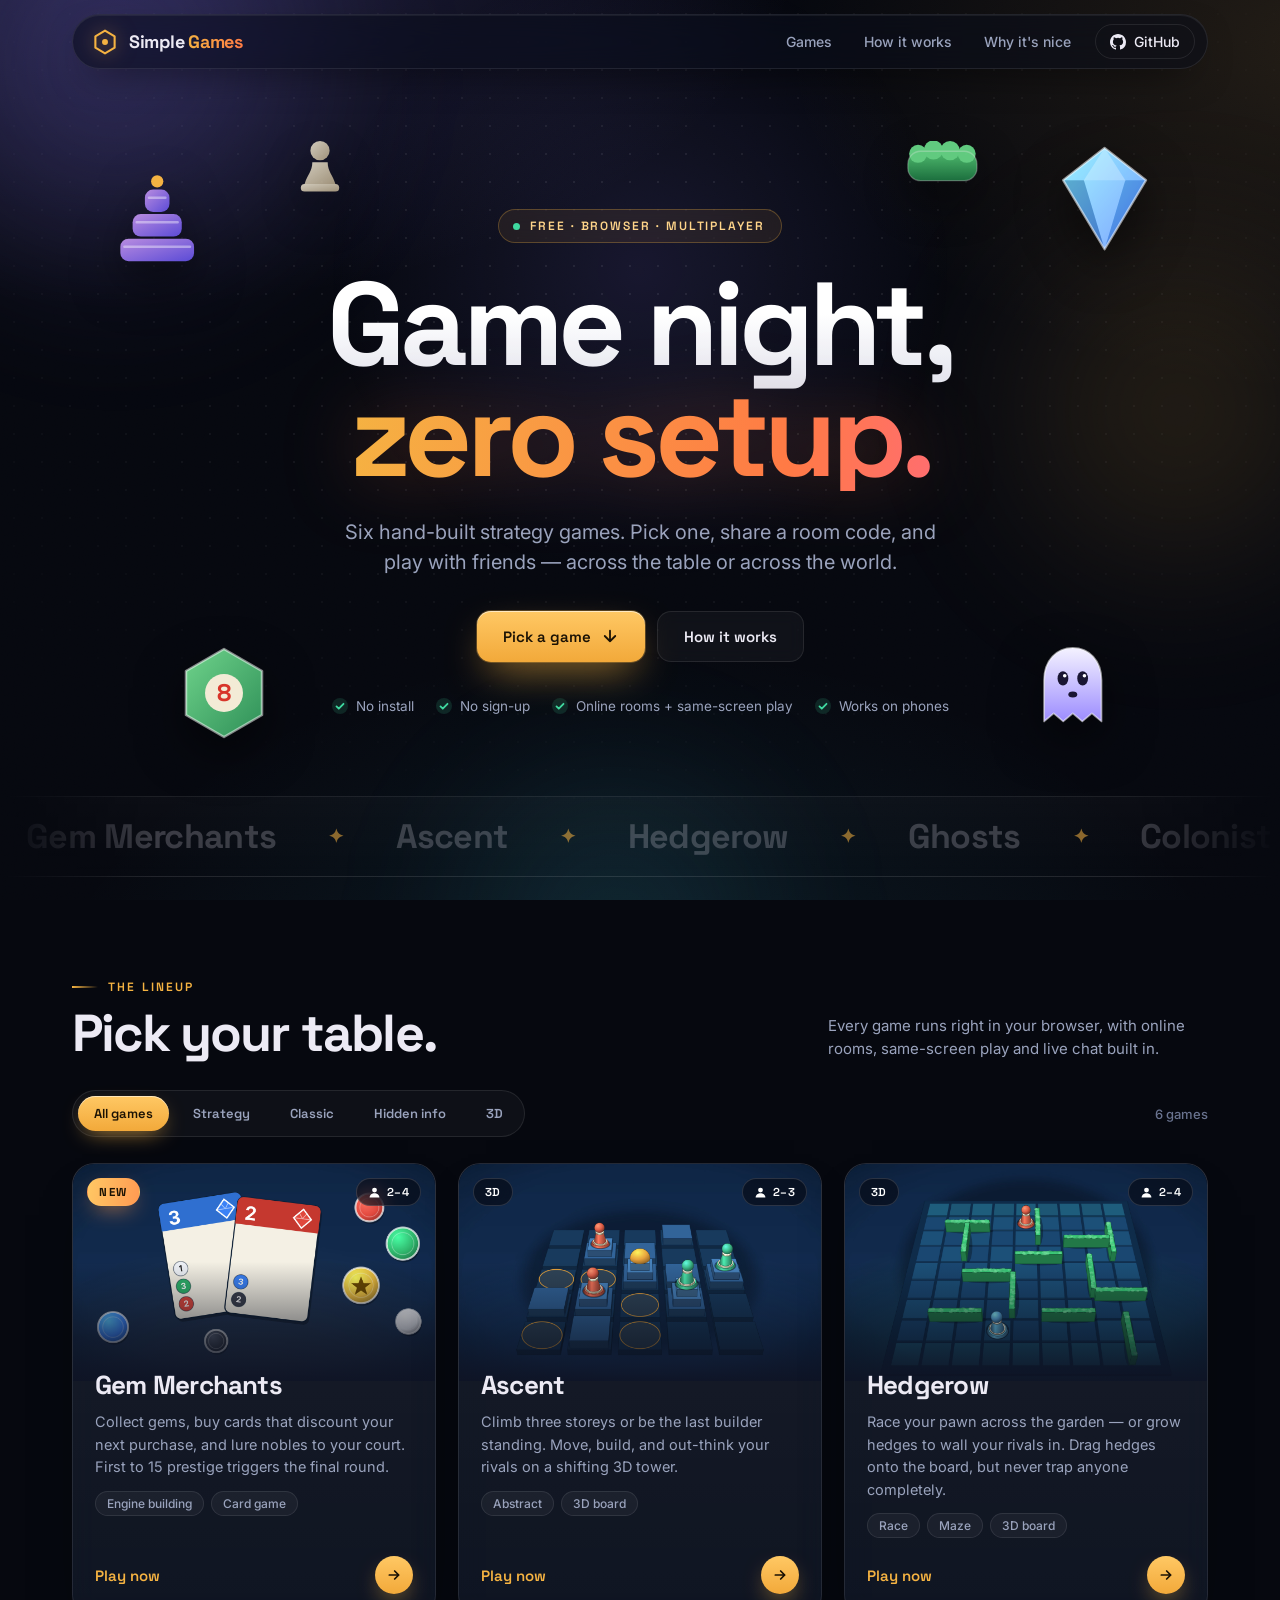
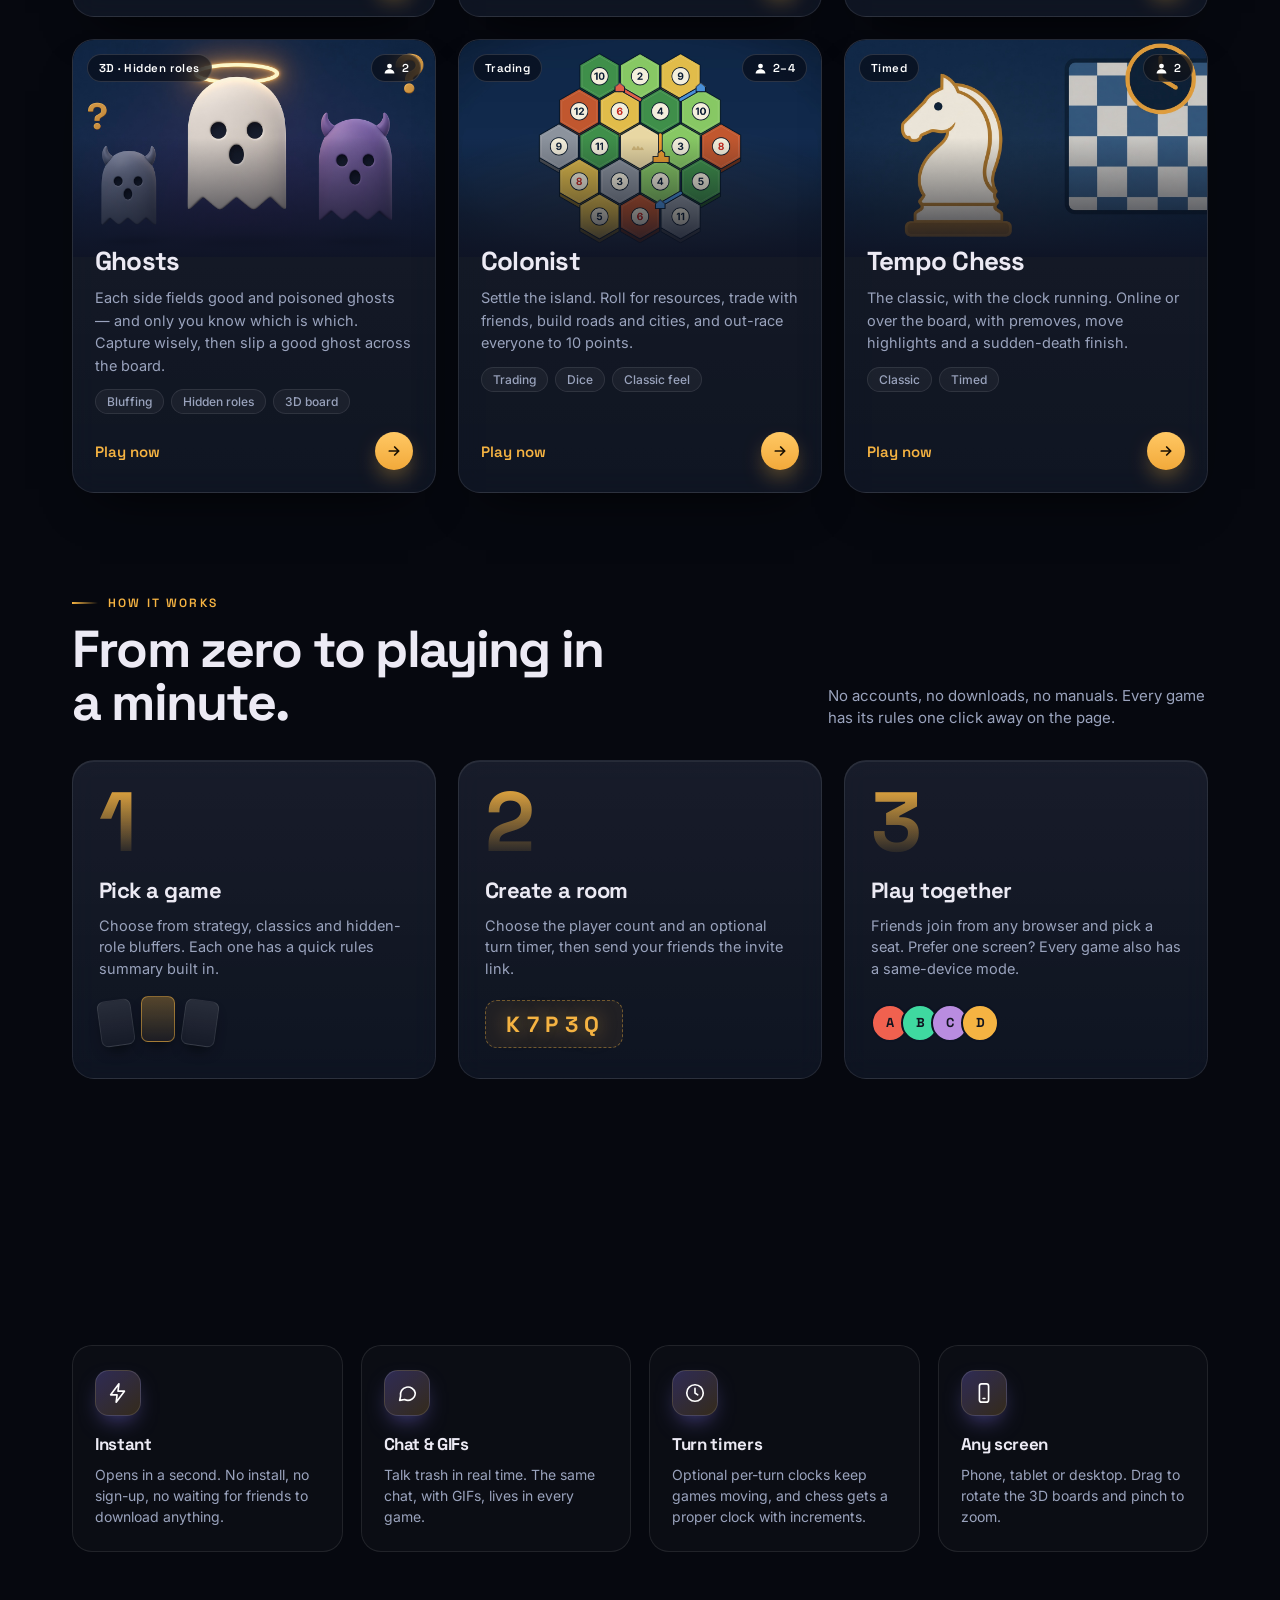
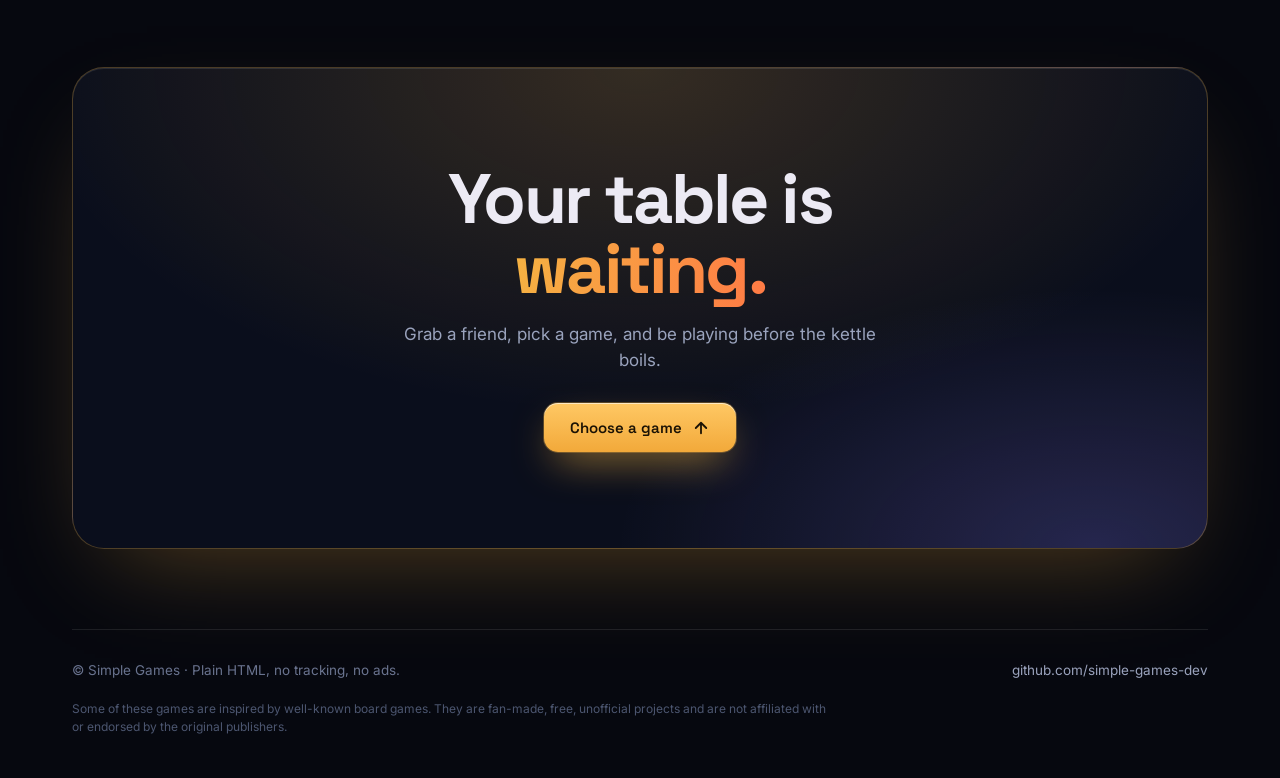
==== commit 4a80ebec: "Clickable banner, bots, chat and reaction fixes, low-time sounds" ====
--- a/index.html
+++ b/index.html
@@ -95,7 +95,12 @@
 
   /* floating pieces */
   .pieces{position:absolute; inset:0; pointer-events:none;}
-  .pc{position:absolute; will-change:transform; transition:transform .25s linear;}
+  .pc{position:absolute; will-change:transform; transition:transform .25s linear; pointer-events:auto; cursor:pointer; z-index:3; -webkit-tap-highlight-color:transparent;}
+  .pc::after{content:attr(data-name); position:absolute; left:50%; top:100%; transform:translate(-50%,6px); opacity:0; white-space:nowrap; font:600 12px 'Space Grotesk',sans-serif; color:#fff; padding:5px 10px; border-radius:999px; background:rgba(20,24,40,.85); border:1px solid rgba(245,179,66,.5); pointer-events:none; transition:opacity .2s, transform .2s;}
+  .pc:hover::after,.pc:focus-visible::after{opacity:1; transform:translate(-50%,10px);}
+  .pc:hover > svg,.pc:focus-visible > svg{filter:drop-shadow(0 0 22px rgba(245,179,66,.65)) drop-shadow(0 18px 24px rgba(0,0,0,.55)); scale:1.08;}
+  .pc > svg{transition:scale .25s, filter .25s;}
+  .pc:focus-visible{outline:none;}
   .pc > svg{display:block; width:100%; height:auto; animation:bob 7s ease-in-out infinite; filter:drop-shadow(0 18px 24px rgba(0,0,0,.55));}
   .pc:nth-child(2) > svg{animation-duration:9s; animation-delay:-2s;}
   .pc:nth-child(3) > svg{animation-duration:8s; animation-delay:-4s;}
@@ -115,9 +120,9 @@
     -webkit-mask-image:linear-gradient(90deg,transparent,#000 12%,#000 88%,transparent); mask-image:linear-gradient(90deg,transparent,#000 12%,#000 88%,transparent);}
   .track{display:flex; width:max-content; animation:slide 38s linear infinite;}
   .marquee:hover .track{animation-play-state:paused;}
-  .track span{font:700 clamp(22px,3.2vw,34px) 'Space Grotesk',sans-serif; letter-spacing:-.02em; color:rgba(236,234,244,.22); padding:0 26px; white-space:nowrap; display:inline-flex; align-items:center; gap:52px; transition:color .3s;}
-  .track span:hover{color:var(--amber);}
-  .track span::after{content:"✦"; font-size:.55em; color:rgba(245,179,66,.55);}
+  .track a{text-decoration:none; cursor:pointer; font:700 clamp(22px,3.2vw,34px) 'Space Grotesk',sans-serif; letter-spacing:-.02em; color:rgba(236,234,244,.22); padding:0 26px; white-space:nowrap; display:inline-flex; align-items:center; gap:52px; transition:color .3s;}
+  .track a:hover,.track a:focus-visible{color:var(--amber); text-shadow:0 0 28px rgba(245,179,66,.55); outline:none;}
+  .track a::after{content:"✦"; font-size:.55em; color:rgba(245,179,66,.55);}
   @keyframes slide{to{transform:translateX(-50%);}}
 
   /* ---------- section heads ---------- */
@@ -267,32 +272,31 @@
 
 <div class="wrap">
   <header class="hero">
-    <div class="pieces" aria-hidden="true">
+    <div class="pieces">
       <!-- die -->
-      <div class="pc p-die" data-d="22"><svg viewBox="0 0 100 100"><defs><linearGradient id="gd" x1="0" y1="0" x2="1" y2="1"><stop offset="0" stop-color="#FF8A5B"/><stop offset="1" stop-color="#D93F5C"/></linearGradient></defs>
-        <rect x="8" y="8" width="84" height="84" rx="20" fill="url(#gd)"/><rect x="8" y="8" width="84" height="84" rx="20" fill="none" stroke="rgba(255,255,255,.45)" stroke-width="2"/>
-        <path d="M14 22q0-8 8-8h56" stroke="rgba(255,255,255,.55)" stroke-width="3" fill="none" stroke-linecap="round"/>
-        <g fill="#fff"><circle cx="30" cy="30" r="7"/><circle cx="70" cy="30" r="7"/><circle cx="50" cy="50" r="7"/><circle cx="30" cy="70" r="7"/><circle cx="70" cy="70" r="7"/></g></svg></div>
+      <a class="pc p-die" data-d="22" href="games/ascent/" aria-label="Play Ascent" data-name="Ascent"><svg viewBox="0 0 100 100"><defs><linearGradient id="gd" x1="0" y1="0" x2="1" y2="1"><stop offset="0" stop-color="#B98CE0"/><stop offset="1" stop-color="#5B4BD6"/></linearGradient></defs>
+        <rect x="14" y="68" width="72" height="22" rx="8" fill="url(#gd)"/><rect x="26" y="44" width="48" height="22" rx="8" fill="url(#gd)"/><rect x="38" y="20" width="24" height="22" rx="8" fill="url(#gd)"/>
+        <path d="M18 76h64M30 52h40M42 28h16" stroke="rgba(255,255,255,.4)" stroke-width="2.5" stroke-linecap="round"/><circle cx="50" cy="12" r="6" fill="#F5B342"/></svg></a>
       <!-- gem -->
-      <div class="pc p-gem" data-d="-30"><svg viewBox="0 0 100 100"><defs><linearGradient id="g1" x1="0" y1="0" x2="1" y2="1"><stop offset="0" stop-color="#7DF0FF"/><stop offset="1" stop-color="#4A7DFF"/></linearGradient></defs>
+      <a class="pc p-gem" data-d="-30" href="games/merchants/" aria-label="Play Gem Merchants" data-name="Gem Merchants"><svg viewBox="0 0 100 100"><defs><linearGradient id="g1" x1="0" y1="0" x2="1" y2="1"><stop offset="0" stop-color="#7DF0FF"/><stop offset="1" stop-color="#4A7DFF"/></linearGradient></defs>
         <polygon points="50,6 86,34 50,94 14,34" fill="url(#g1)"/>
         <polygon points="50,6 68,34 50,94 32,34" fill="rgba(255,255,255,.28)"/><polygon points="14,34 32,34 50,94" fill="rgba(0,0,40,.22)"/><polygon points="86,34 68,34 50,94" fill="rgba(0,0,40,.12)"/>
-        <polygon points="50,6 86,34 14,34" fill="rgba(255,255,255,.22)"/><polygon points="50,6 86,34 50,94 14,34" fill="none" stroke="rgba(255,255,255,.55)" stroke-width="2" stroke-linejoin="round"/></svg></div>
+        <polygon points="50,6 86,34 14,34" fill="rgba(255,255,255,.22)"/><polygon points="50,6 86,34 50,94 14,34" fill="none" stroke="rgba(255,255,255,.55)" stroke-width="2" stroke-linejoin="round"/></svg></a>
       <!-- hex tile -->
-      <div class="pc p-hex" data-d="26"><svg viewBox="0 0 100 100"><defs><linearGradient id="gh" x1="0" y1="0" x2="1" y2="1"><stop offset="0" stop-color="#6FD38B"/><stop offset="1" stop-color="#2E8F57"/></linearGradient></defs>
+      <a class="pc p-hex" data-d="26" href="games/colonist/" aria-label="Play Colonist" data-name="Colonist"><svg viewBox="0 0 100 100"><defs><linearGradient id="gh" x1="0" y1="0" x2="1" y2="1"><stop offset="0" stop-color="#6FD38B"/><stop offset="1" stop-color="#2E8F57"/></linearGradient></defs>
         <polygon points="50,6 88,28 88,72 50,94 12,72 12,28" fill="url(#gh)" stroke="rgba(255,255,255,.5)" stroke-width="2.5" stroke-linejoin="round"/>
-        <circle cx="50" cy="50" r="19" fill="#F3EBD6"/><text x="50" y="58" text-anchor="middle" font-family="Space Grotesk,sans-serif" font-weight="700" font-size="24" fill="#D8352A">8</text></svg></div>
+        <circle cx="50" cy="50" r="19" fill="#F3EBD6"/><text x="50" y="58" text-anchor="middle" font-family="Space Grotesk,sans-serif" font-weight="700" font-size="24" fill="#D8352A">8</text></svg></a>
       <!-- ghost -->
-      <div class="pc p-ghost" data-d="-24"><svg viewBox="0 0 100 100"><defs><linearGradient id="gg" x1="0" y1="0" x2="0" y2="1"><stop offset="0" stop-color="#F4F2FF"/><stop offset="1" stop-color="#9C8CFF"/></linearGradient></defs>
+      <a class="pc p-ghost" data-d="-24" href="games/ghosts/" aria-label="Play Ghosts" data-name="Ghosts"><svg viewBox="0 0 100 100"><defs><linearGradient id="gg" x1="0" y1="0" x2="0" y2="1"><stop offset="0" stop-color="#F4F2FF"/><stop offset="1" stop-color="#9C8CFF"/></linearGradient></defs>
         <path d="M18 92V46C18 24 32 10 50 10s32 14 32 36v46l-10.7-9-10.7 9-10.6-9-10.7 9-10.6-9z" fill="url(#gg)" stroke="rgba(255,255,255,.55)" stroke-width="2" stroke-linejoin="round"/>
-        <ellipse cx="39" cy="44" rx="6" ry="8" fill="#1a1633"/><ellipse cx="61" cy="44" rx="6" ry="8" fill="#1a1633"/><circle cx="41" cy="41" r="2" fill="#fff"/><circle cx="63" cy="41" r="2" fill="#fff"/><ellipse cx="50" cy="62" rx="5" ry="3.4" fill="#1a1633"/></svg></div>
+        <ellipse cx="39" cy="44" rx="6" ry="8" fill="#1a1633"/><ellipse cx="61" cy="44" rx="6" ry="8" fill="#1a1633"/><circle cx="41" cy="41" r="2" fill="#fff"/><circle cx="63" cy="41" r="2" fill="#fff"/><ellipse cx="50" cy="62" rx="5" ry="3.4" fill="#1a1633"/></svg></a>
       <!-- pawn -->
-      <div class="pc p-pawn" data-d="16"><svg viewBox="0 0 100 100"><defs><linearGradient id="gp" x1="0" y1="0" x2="1" y2="1"><stop offset="0" stop-color="#F3EBD6"/><stop offset="1" stop-color="#B9A98A"/></linearGradient></defs>
-        <circle cx="50" cy="26" r="15" fill="url(#gp)"/><path d="M38 44h24c0 14 8 20 12 34H26c4-14 12-20 12-34z" fill="url(#gp)"/><rect x="20" y="78" width="60" height="12" rx="6" fill="url(#gp)"/></svg></div>
+      <a class="pc p-pawn" data-d="16" href="games/chess/" aria-label="Play Tempo Chess" data-name="Tempo Chess"><svg viewBox="0 0 100 100"><defs><linearGradient id="gp" x1="0" y1="0" x2="1" y2="1"><stop offset="0" stop-color="#F3EBD6"/><stop offset="1" stop-color="#B9A98A"/></linearGradient></defs>
+        <circle cx="50" cy="26" r="15" fill="url(#gp)"/><path d="M38 44h24c0 14 8 20 12 34H26c4-14 12-20 12-34z" fill="url(#gp)"/><rect x="20" y="78" width="60" height="12" rx="6" fill="url(#gp)"/></svg></a>
       <!-- hedge -->
-      <div class="pc p-hedge" data-d="-18"><svg viewBox="0 0 120 70"><defs><linearGradient id="gv" x1="0" y1="0" x2="0" y2="1"><stop offset="0" stop-color="#58D07A"/><stop offset="1" stop-color="#1E7A43"/></linearGradient></defs>
+      <a class="pc p-hedge" data-d="-18" href="games/hedgerow/" aria-label="Play Hedgerow" data-name="Hedgerow"><svg viewBox="0 0 120 70"><defs><linearGradient id="gv" x1="0" y1="0" x2="0" y2="1"><stop offset="0" stop-color="#58D07A"/><stop offset="1" stop-color="#1E7A43"/></linearGradient></defs>
         <rect x="6" y="16" width="108" height="46" rx="20" fill="url(#gv)"/><g fill="#6BE08C"><circle cx="22" cy="20" r="14"/><circle cx="46" cy="14" r="15"/><circle cx="72" cy="15" r="15"/><circle cx="98" cy="20" r="14"/></g>
-        <rect x="6" y="16" width="108" height="46" rx="20" fill="none" stroke="rgba(255,255,255,.3)" stroke-width="2"/></svg></div>
+        <rect x="6" y="16" width="108" height="46" rx="20" fill="none" stroke="rgba(255,255,255,.3)" stroke-width="2"/></svg></a>
     </div>
 
     <span class="eyebrow rv"><i></i>Free · Browser · Multiplayer</span>
@@ -307,12 +311,12 @@
   </header>
 </div>
 
-<div class="marquee" aria-hidden="true">
+<nav class="marquee" aria-label="Jump to a game">
   <div class="track">
-    <span>Gem Merchants</span><span>Ascent</span><span>Hedgerow</span><span>Ghosts</span><span>Colonist</span><span>Tempo Chess</span>
-    <span>Gem Merchants</span><span>Ascent</span><span>Hedgerow</span><span>Ghosts</span><span>Colonist</span><span>Tempo Chess</span>
+    <a href="games/merchants/">Gem Merchants</a><a href="games/ascent/">Ascent</a><a href="games/hedgerow/">Hedgerow</a><a href="games/ghosts/">Ghosts</a><a href="games/colonist/">Colonist</a><a href="games/chess/">Tempo Chess</a>
+    <a href="games/merchants/" aria-hidden="true" tabindex="-1">Gem Merchants</a><a href="games/ascent/" aria-hidden="true" tabindex="-1">Ascent</a><a href="games/hedgerow/" aria-hidden="true" tabindex="-1">Hedgerow</a><a href="games/ghosts/" aria-hidden="true" tabindex="-1">Ghosts</a><a href="games/colonist/" aria-hidden="true" tabindex="-1">Colonist</a><a href="games/chess/" aria-hidden="true" tabindex="-1">Tempo Chess</a>
   </div>
-</div>
+</nav>
 
 <div class="wrap">
   <section class="sec" id="games" aria-label="Games">
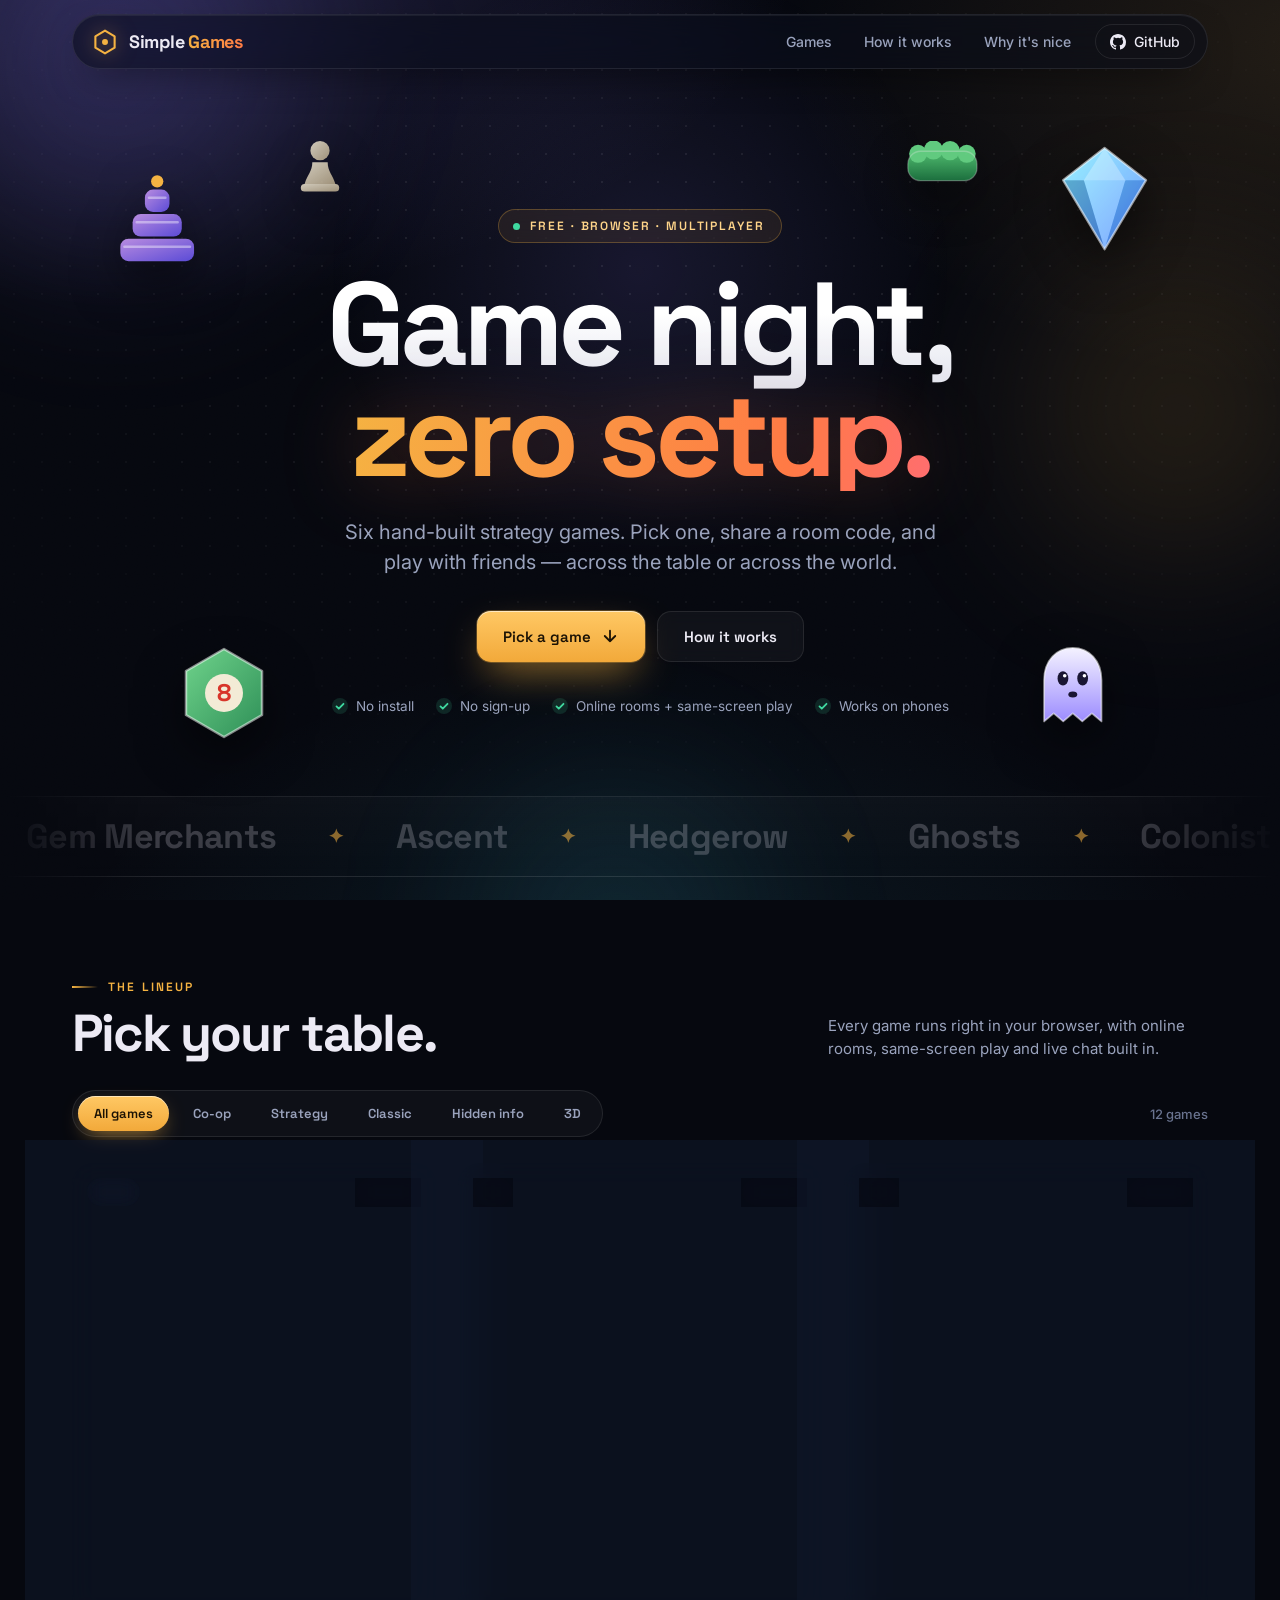
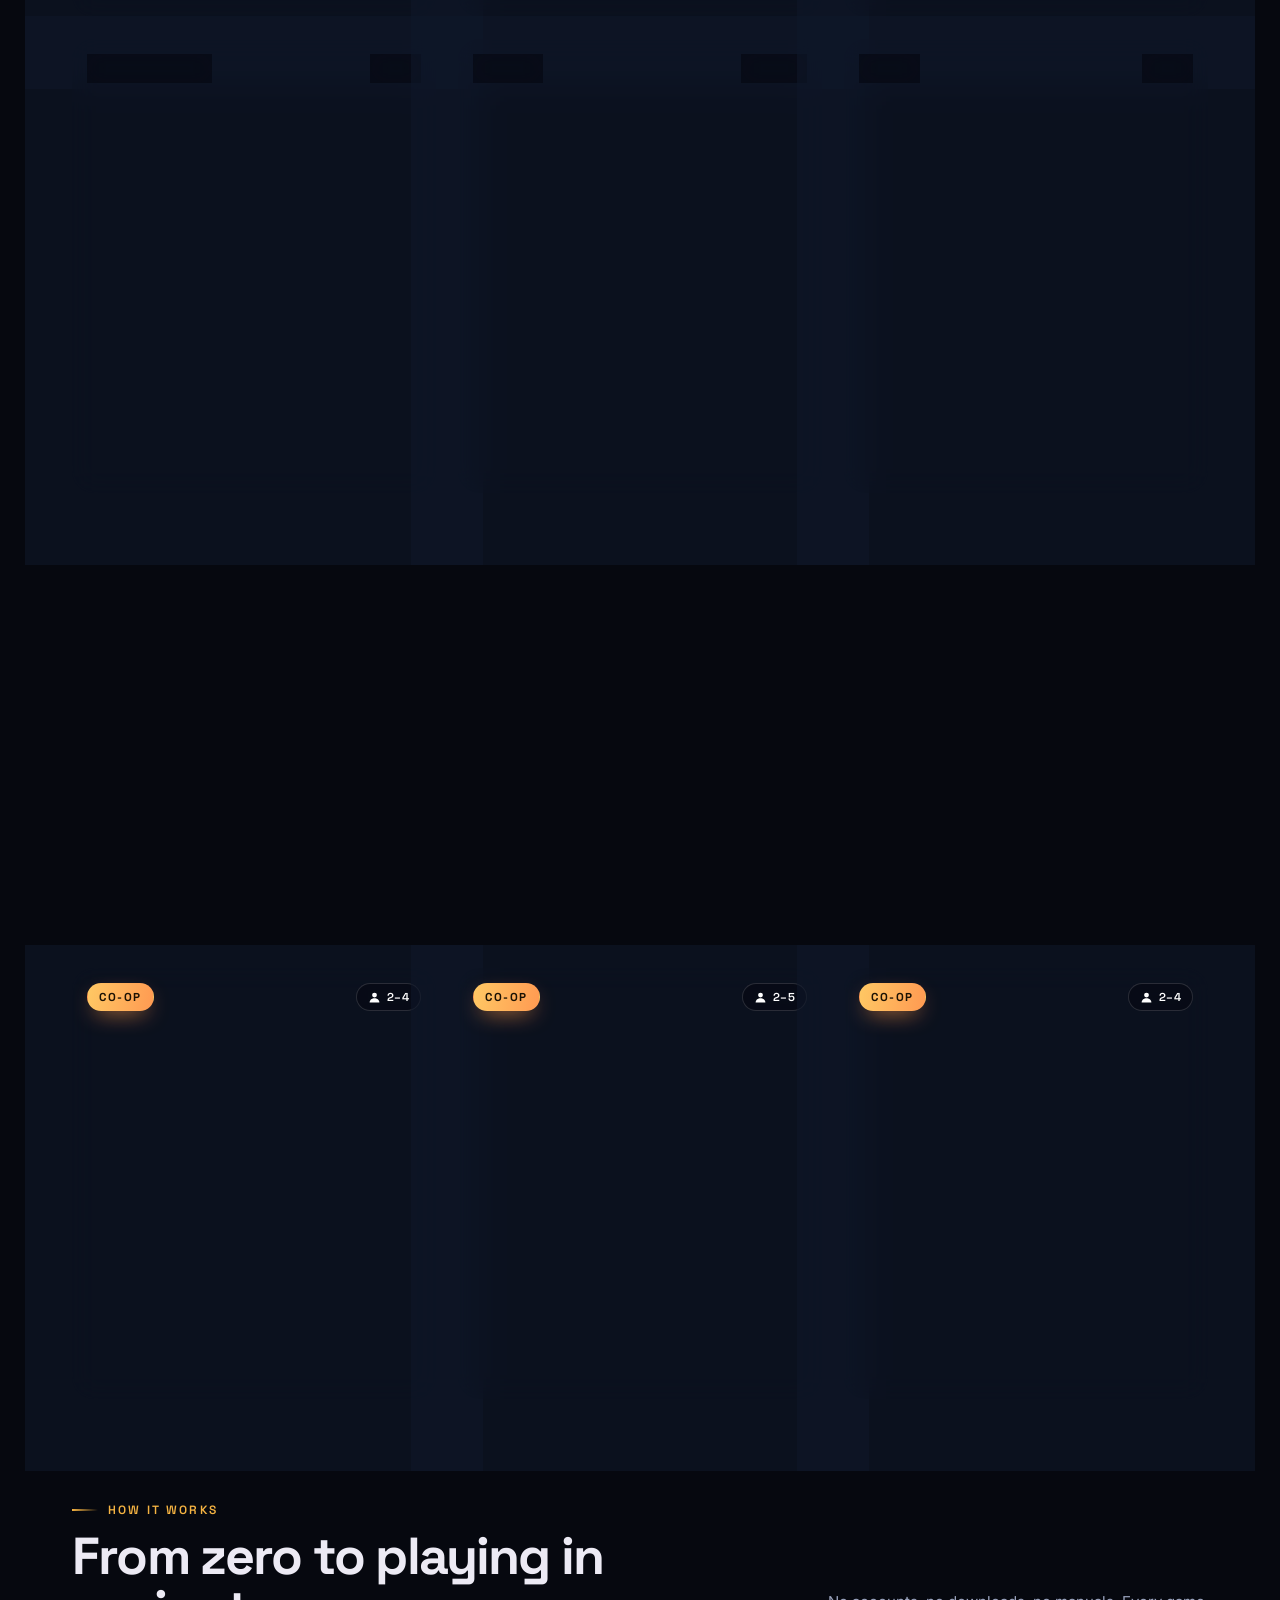
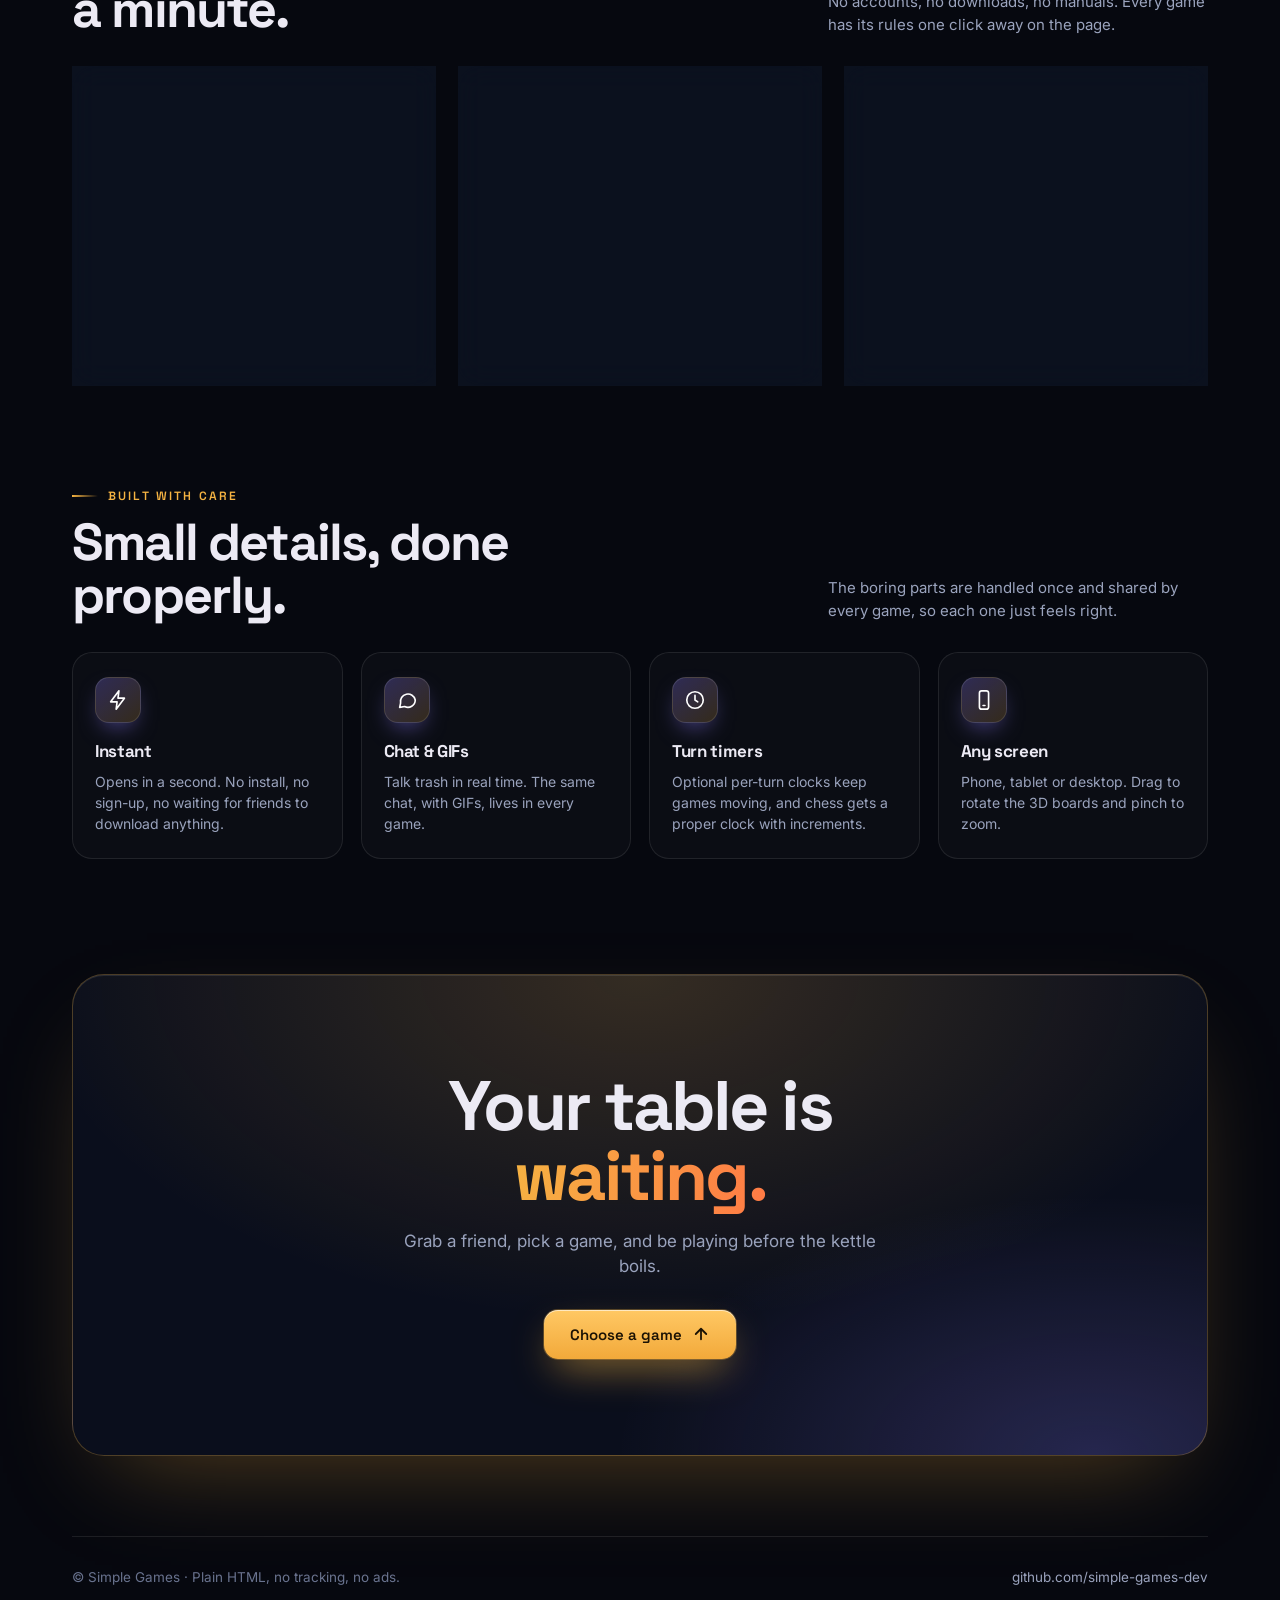
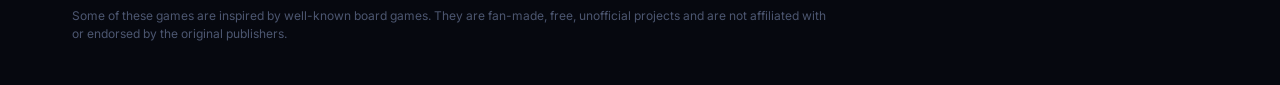
==== commit c05b9497: "Add coop games" ====
--- a/index.html
+++ b/index.html
@@ -313,8 +313,8 @@
 
 <nav class="marquee" aria-label="Jump to a game">
   <div class="track">
-    <a href="games/merchants/">Gem Merchants</a><a href="games/ascent/">Ascent</a><a href="games/hedgerow/">Hedgerow</a><a href="games/ghosts/">Ghosts</a><a href="games/colonist/">Colonist</a><a href="games/chess/">Tempo Chess</a>
-    <a href="games/merchants/" aria-hidden="true" tabindex="-1">Gem Merchants</a><a href="games/ascent/" aria-hidden="true" tabindex="-1">Ascent</a><a href="games/hedgerow/" aria-hidden="true" tabindex="-1">Hedgerow</a><a href="games/ghosts/" aria-hidden="true" tabindex="-1">Ghosts</a><a href="games/colonist/" aria-hidden="true" tabindex="-1">Colonist</a><a href="games/chess/" aria-hidden="true" tabindex="-1">Tempo Chess</a>
+    <a href="games/merchants/">Gem Merchants</a><a href="games/ascent/">Ascent</a><a href="games/hedgerow/">Hedgerow</a><a href="games/ghosts/">Ghosts</a><a href="games/colonist/">Colonist</a><a href="games/chess/">Tempo Chess</a><a href="games/firewater/">Fire &amp; Water</a><a href="games/sparkle/">Sparkle</a><a href="games/lockdown/">Lockdown</a><a href="games/blindmaze/">Blind Maze</a><a href="games/mindmeld/">Mindmeld</a><a href="games/outbreak/">Outbreak</a>
+    <a href="games/merchants/" aria-hidden="true" tabindex="-1">Gem Merchants</a><a href="games/ascent/" aria-hidden="true" tabindex="-1">Ascent</a><a href="games/hedgerow/" aria-hidden="true" tabindex="-1">Hedgerow</a><a href="games/ghosts/" aria-hidden="true" tabindex="-1">Ghosts</a><a href="games/colonist/" aria-hidden="true" tabindex="-1">Colonist</a><a href="games/chess/" aria-hidden="true" tabindex="-1">Tempo Chess</a><a href="games/firewater/" aria-hidden="true" tabindex="-1">Fire &amp; Water</a><a href="games/sparkle/" aria-hidden="true" tabindex="-1">Sparkle</a><a href="games/lockdown/" aria-hidden="true" tabindex="-1">Lockdown</a><a href="games/blindmaze/" aria-hidden="true" tabindex="-1">Blind Maze</a><a href="games/mindmeld/" aria-hidden="true" tabindex="-1">Mindmeld</a><a href="games/outbreak/" aria-hidden="true" tabindex="-1">Outbreak</a>
   </div>
 </nav>
 
@@ -328,12 +328,13 @@
     <div class="toolbar rv">
       <div class="chips" id="chips" role="tablist" aria-label="Filter games">
         <button class="chip on" data-f="all">All games</button>
+        <button class="chip" data-f="coop">Co-op</button>
         <button class="chip" data-f="strategy">Strategy</button>
         <button class="chip" data-f="classic">Classic</button>
         <button class="chip" data-f="hidden">Hidden info</button>
         <button class="chip" data-f="3d">3D</button>
       </div>
-      <div class="count" id="count">6 games</div>
+      <div class="count" id="count">12 games</div>
     </div>
 
     <main class="grid" id="grid">
@@ -400,6 +401,73 @@
           <h2>Tempo Chess</h2>
           <p>The classic, with the clock running. Online or over the board, with premoves, move highlights and a sudden-death finish.</p>
           <div class="tags"><span class="tag">Classic</span><span class="tag">Timed</span></div>
+          <div class="play"><span>Play now</span><span class="go"><svg viewBox="0 0 24 24" fill="none" stroke="currentColor" stroke-width="2.6" stroke-linecap="round" stroke-linejoin="round"><path d="M5 12h14M13 6l6 6-6 6"/></svg></span></div>
+        </div>
+      </a>
+
+
+      <a class="game rv" style="--d:0.00s" href="games/firewater/" data-t="coop puzzle" data-name="Fire &amp; Water">
+        <div class="art"><img src="images/firewater.jpg" alt="Fire &amp; Water artwork" width="1312" height="784" loading="lazy">
+          <div class="meta"><span class="pill new">CO-OP</span><span class="pill"><svg viewBox="0 0 16 16"><circle cx="8" cy="5" r="3"/><path d="M2 14c0-3 3-5 6-5s6 2 6 5z"/></svg>2</span></div></div>
+        <div class="body">
+          <h2>Fire &amp; Water</h2>
+          <p>Two heroes, one exit. Open doors for each other, dodge what hurts your partner and walk out together.</p>
+          <div class="tags"><span class="tag">Puzzle</span><span class="tag">Turn-free</span></div>
+          <div class="play"><span>Play now</span><span class="go"><svg viewBox="0 0 24 24" fill="none" stroke="currentColor" stroke-width="2.6" stroke-linecap="round" stroke-linejoin="round"><path d="M5 12h14M13 6l6 6-6 6"/></svg></span></div>
+        </div>
+      </a>
+
+      <a class="game rv" style="--d:0.08s" href="games/sparkle/" data-t="coop hidden" data-name="Sparkle">
+        <div class="art"><img src="images/sparkle.jpg" alt="Sparkle artwork" width="1312" height="784" loading="lazy">
+          <div class="meta"><span class="pill new">CO-OP</span><span class="pill"><svg viewBox="0 0 16 16"><circle cx="8" cy="5" r="3"/><path d="M2 14c0-3 3-5 6-5s6 2 6 5z"/></svg>2–5</span></div></div>
+        <div class="body">
+          <h2>Sparkle</h2>
+          <p>Launch five fireworks as a team. You see everyone’s cards but your own — help with clues, trust the hints.</p>
+          <div class="tags"><span class="tag">Card game</span><span class="tag">Hidden info</span></div>
+          <div class="play"><span>Play now</span><span class="go"><svg viewBox="0 0 24 24" fill="none" stroke="currentColor" stroke-width="2.6" stroke-linecap="round" stroke-linejoin="round"><path d="M5 12h14M13 6l6 6-6 6"/></svg></span></div>
+        </div>
+      </a>
+
+      <a class="game rv" style="--d:0.16s" href="games/lockdown/" data-t="coop puzzle hidden" data-name="Lockdown">
+        <div class="art"><img src="images/lockdown.jpg" alt="Lockdown artwork" width="1312" height="784" loading="lazy">
+          <div class="meta"><span class="pill new">CO-OP</span><span class="pill"><svg viewBox="0 0 16 16"><circle cx="8" cy="5" r="3"/><path d="M2 14c0-3 3-5 6-5s6 2 6 5z"/></svg>2–4</span></div></div>
+        <div class="body">
+          <h2>Lockdown</h2>
+          <p>An escape room where nobody sees the whole puzzle. Describe, decode, crack the code before the clock runs out.</p>
+          <div class="tags"><span class="tag">Escape room</span><span class="tag">Talk it out</span></div>
+          <div class="play"><span>Play now</span><span class="go"><svg viewBox="0 0 24 24" fill="none" stroke="currentColor" stroke-width="2.6" stroke-linecap="round" stroke-linejoin="round"><path d="M5 12h14M13 6l6 6-6 6"/></svg></span></div>
+        </div>
+      </a>
+
+      <a class="game rv" style="--d:0.00s" href="games/blindmaze/" data-t="coop puzzle hidden" data-name="Blind Maze">
+        <div class="art"><img src="images/blindmaze.jpg" alt="Blind Maze artwork" width="1312" height="784" loading="lazy">
+          <div class="meta"><span class="pill new">CO-OP</span><span class="pill"><svg viewBox="0 0 16 16"><circle cx="8" cy="5" r="3"/><path d="M2 14c0-3 3-5 6-5s6 2 6 5z"/></svg>2–4</span></div></div>
+        <div class="body">
+          <h2>Blind Maze</h2>
+          <p>The walker is in the fog, the guide sees the traps, the cartographer sees the walls. Three views, one way out.</p>
+          <div class="tags"><span class="tag">Maze</span><span class="tag">Asymmetric</span></div>
+          <div class="play"><span>Play now</span><span class="go"><svg viewBox="0 0 24 24" fill="none" stroke="currentColor" stroke-width="2.6" stroke-linecap="round" stroke-linejoin="round"><path d="M5 12h14M13 6l6 6-6 6"/></svg></span></div>
+        </div>
+      </a>
+
+      <a class="game rv" style="--d:0.08s" href="games/mindmeld/" data-t="coop" data-name="Mindmeld">
+        <div class="art"><img src="images/mindmeld.jpg" alt="Mindmeld artwork" width="1312" height="784" loading="lazy">
+          <div class="meta"><span class="pill new">CO-OP</span><span class="pill"><svg viewBox="0 0 16 16"><circle cx="8" cy="5" r="3"/><path d="M2 14c0-3 3-5 6-5s6 2 6 5z"/></svg>2–5</span></div></div>
+        <div class="body">
+          <h2>Mindmeld</h2>
+          <p>No talking. Play your numbered cards in ascending order as a team — by feel alone.</p>
+          <div class="tags"><span class="tag">Cards</span><span class="tag">Silent</span></div>
+          <div class="play"><span>Play now</span><span class="go"><svg viewBox="0 0 24 24" fill="none" stroke="currentColor" stroke-width="2.6" stroke-linecap="round" stroke-linejoin="round"><path d="M5 12h14M13 6l6 6-6 6"/></svg></span></div>
+        </div>
+      </a>
+
+      <a class="game rv" style="--d:0.16s" href="games/outbreak/" data-t="coop strategy" data-name="Outbreak">
+        <div class="art"><img src="images/outbreak.jpg" alt="Outbreak artwork" width="1312" height="784" loading="lazy">
+          <div class="meta"><span class="pill new">CO-OP</span><span class="pill"><svg viewBox="0 0 16 16"><circle cx="8" cy="5" r="3"/><path d="M2 14c0-3 3-5 6-5s6 2 6 5z"/></svg>2–4</span></div></div>
+        <div class="body">
+          <h2>Outbreak</h2>
+          <p>Four diseases are spreading. Travel, treat, share research and discover all four cures before the world falls.</p>
+          <div class="tags"><span class="tag">Strategy</span><span class="tag">Co-op</span></div>
           <div class="play"><span>Play now</span><span class="go"><svg viewBox="0 0 24 24" fill="none" stroke="currentColor" stroke-width="2.6" stroke-linecap="round" stroke-linejoin="round"><path d="M5 12h14M13 6l6 6-6 6"/></svg></span></div>
         </div>
       </a>
@@ -506,7 +574,7 @@
 </script>
 <script>
 (function(){
-  var NAMES={merchants:'Gem Merchants',hedgerow:'Hedgerow',ghosts:'Ghosts',ascent:'Ascent',colonist:'Colonist',chess:'Chess'}, st={};
+  var NAMES={merchants:'Gem Merchants',hedgerow:'Hedgerow',ghosts:'Ghosts',ascent:'Ascent',colonist:'Colonist',chess:'Chess',firewater:'Fire & Water',sparkle:'Sparkle',lockdown:'Lockdown',blindmaze:'Blind Maze',mindmeld:'Mindmeld',outbreak:'Outbreak'}, st={};
   try{ st = JSON.parse(localStorage.getItem('sg_stats')||'{}')||{}; }catch(e){}
   var keys = Object.keys(st).filter(function(k){ return st[k] && st[k].played; });
   if(!keys.length) return;
